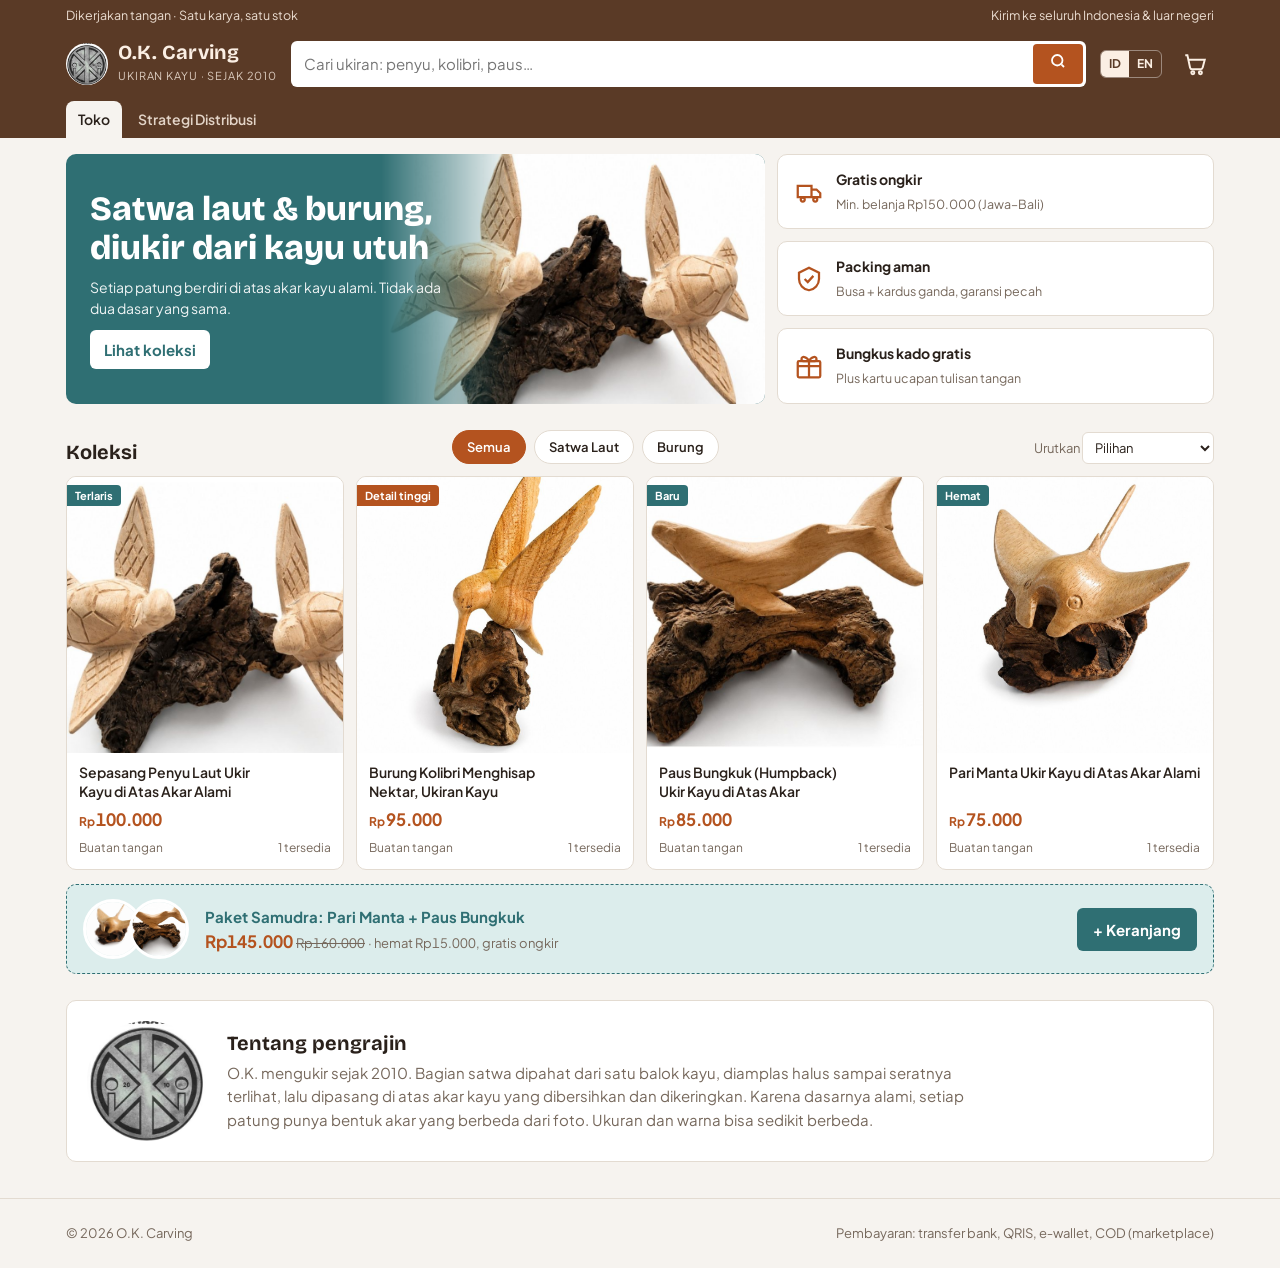
==== shop/index.html @ a605a51c "Add bilingual wood carving shop site with distribution strategy Co-Authored-By: Claude Opus 5.5 <nor" ====
<!doctype html>
<html lang="id">
<head>
<meta charset="utf-8">
<meta name="viewport" content="width=device-width, initial-scale=1, viewport-fit=cover">
<title>O.K. Ukiran Kayu</title>
<meta name="claude:viewport-fit-sides" content="cover">
<meta name="description" content="Ukiran kayu tangan di atas akar kayu alami: penyu, kolibri, paus, dan pari manta. Hand-carved wooden sculptures on natural driftwood.">
<link rel="preconnect" href="https://fonts.googleapis.com">
<link rel="preconnect" href="https://fonts.gstatic.com" crossorigin>
<link rel="stylesheet" href="https://fonts.googleapis.com/css2?family=Bricolage+Grotesque:opsz,wght@12..96,500;12..96,700;12..96,800&family=Plus+Jakarta+Sans:wght@400;500;600;700&display=swap">
<style>
/* Layout: marketplace storefront. Sticky search header, category chips, 2→4 column product grid,
   product sheet + cart drawer; a second view (#strategi) holds the distribution plan. */
:root{
  --bg:#f6f3ef; --surface:#ffffff; --sunk:#efe9e2; --line:#e3dbd1;
  --fg:#2a211b; --muted:#76685c;
  --accent:#b4531f; --accent-ink:#ffffff; --accent-soft:#f8e6da;
  --root:#5a3a26; --sea:#2f6f73; --sea-soft:#dcedec; --ok:#2f7a45;
  --shadow:0 1px 2px rgba(60,35,20,.06),0 6px 18px rgba(60,35,20,.06);
  --f-display:"Bricolage Grotesque","Segoe UI",system-ui,sans-serif;
  --f-body:"Plus Jakarta Sans","Segoe UI",system-ui,-apple-system,sans-serif;
  --r:10px;
}
@media (prefers-color-scheme:dark){:root:not([data-theme="light"]){
  --bg:#17120f; --surface:#211a16; --sunk:#2a221d; --line:#3a2f28;
  --fg:#f1e8df; --muted:#b3a395;
  --accent:#e2783c; --accent-ink:#1b0f08; --accent-soft:#3b2518;
  --root:#d9a77f; --sea:#7cc3c4; --sea-soft:#1d3233; --ok:#6cc387;
  --shadow:0 1px 2px rgba(0,0,0,.3),0 6px 18px rgba(0,0,0,.25); color-scheme:dark}}
:root[data-theme="dark"]{
  --bg:#17120f; --surface:#211a16; --sunk:#2a221d; --line:#3a2f28;
  --fg:#f1e8df; --muted:#b3a395;
  --accent:#e2783c; --accent-ink:#1b0f08; --accent-soft:#3b2518;
  --root:#d9a77f; --sea:#7cc3c4; --sea-soft:#1d3233; --ok:#6cc387;
  --shadow:0 1px 2px rgba(0,0,0,.3),0 6px 18px rgba(0,0,0,.25); color-scheme:dark}

*{box-sizing:border-box}
[hidden]{display:none!important}
html,body{background:var(--bg);color:var(--fg)}
body{font-family:var(--f-body);font-size:15px;line-height:1.55;margin:0}
h1,h2,h3{font-family:var(--f-display);text-wrap:balance;line-height:1.15;margin:0}
button{font:inherit;color:inherit;cursor:pointer}
:focus-visible{outline:2px solid var(--accent);outline-offset:2px}
.wrap{max-width:1180px;margin:0 auto;padding-left:max(16px,env(safe-area-inset-left,0px));padding-right:max(16px,env(safe-area-inset-right,0px))}
.num{font-variant-numeric:tabular-nums}
html[lang="id"] .l-en, html[lang="en"] .l-id{display:none!important}

/* header */
body::before{content:"";position:fixed;inset:0 0 auto;height:env(safe-area-inset-top,0px);z-index:10;background:var(--root)}
.top{position:sticky;top:env(safe-area-inset-top,0px);z-index:20;background:var(--root);color:#fbefe4}
.topbar{display:flex;justify-content:space-between;gap:12px;font-size:12.5px;padding-block:6px;opacity:.9;flex-wrap:wrap}
.topbar a{color:inherit}
.navrow{display:flex;align-items:center;gap:14px;padding-block:10px 14px}
.brand{display:flex;align-items:center;gap:10px;text-decoration:none;color:inherit;flex-shrink:0}
.brand img{width:42px;height:42px;border-radius:50%;object-fit:cover;background:#fff}
.brand b{font-family:var(--f-display);font-size:20px;letter-spacing:.01em;display:block;line-height:1}
.brand small{font-size:11px;opacity:.8;letter-spacing:.08em;text-transform:uppercase}
.search{flex:1;display:flex;min-width:0;background:#fff;border-radius:6px;padding:3px}
.search input{flex:1;min-width:0;border:0;outline:0;padding:8px 10px;font:inherit;color:#2a211b;background:transparent}
.search button{border:0;background:var(--accent);color:#fff;border-radius:4px;padding:0 16px;font-weight:600}
.iconbtn{position:relative;background:transparent;border:0;color:inherit;padding:6px;display:grid;place-items:center}
.iconbtn svg{width:26px;height:26px}
.badge{position:absolute;top:0;right:-2px;background:#fff;color:var(--accent);font-size:11px;font-weight:700;border-radius:10px;min-width:18px;padding:0 5px;line-height:18px;text-align:center}
.lang{display:flex;border:1px solid rgba(255,255,255,.4);border-radius:6px;overflow:hidden;flex-shrink:0}
.lang button{background:transparent;border:0;color:inherit;padding:4px 8px;font-size:12px;font-weight:700}
.lang button[aria-pressed="true"]{background:#fbefe4;color:var(--root)}
.tabs{display:flex;gap:4px;padding-bottom:0}
.tabs a{color:#fbefe4;text-decoration:none;font-weight:600;font-size:14px;padding:8px 12px;border-radius:8px 8px 0 0;opacity:.85}
.tabs a[aria-current="page"]{background:var(--bg);color:var(--fg);opacity:1}
@media (max-width:640px){.brand span{display:none}.search button{padding:0 10px}.topbar .hide-sm{display:none}}

/* hero */
.hero{display:grid;grid-template-columns:1.6fr 1fr;gap:12px;margin-top:16px}
.banner{position:relative;border-radius:var(--r);overflow:hidden;background:var(--sea);color:#fff;min-height:220px;display:flex}
.banner img{position:absolute;right:0;top:0;height:100%;width:55%;object-fit:cover;mask-image:linear-gradient(90deg,transparent,#000 35%)}
.banner .txt{position:relative;padding:24px;max-width:58%;display:flex;flex-direction:column;justify-content:center;gap:10px}
.banner h1{font-size:clamp(22px,3.2vw,34px);font-weight:800}
.banner p{margin:0;opacity:.92;font-size:14px}
.banner .cta{align-self:flex-start;background:#fff;color:var(--sea);border:0;border-radius:6px;padding:8px 14px;font-weight:700}
.promo{display:grid;gap:12px}
.promo div{background:var(--surface);border:1px solid var(--line);border-radius:var(--r);padding:14px 16px;display:flex;gap:12px;align-items:center}
.promo svg{width:30px;height:30px;color:var(--accent);flex-shrink:0}
.promo b{display:block;font-size:14px}
.promo span{font-size:12.5px;color:var(--muted)}
@media (max-width:820px){.hero{grid-template-columns:1fr}.promo{grid-template-columns:1fr 1fr 1fr}.promo div{flex-direction:column;align-items:flex-start;gap:6px}}
@media (max-width:520px){.promo{grid-template-columns:1fr}.promo div{flex-direction:row}.banner .txt{max-width:100%;background:linear-gradient(90deg,var(--sea) 60%,transparent)}.banner img{width:70%}}

/* chips + grid */
.sechead{display:flex;justify-content:space-between;align-items:end;gap:12px;margin:26px 0 12px;flex-wrap:wrap}
.sechead h2{font-size:20px}
.chips{display:flex;gap:8px;flex-wrap:wrap}
.chip{border:1px solid var(--line);background:var(--surface);border-radius:20px;padding:6px 14px;font-size:13px;font-weight:600}
.chip[aria-pressed="true"]{background:var(--accent);border-color:var(--accent);color:var(--accent-ink)}
select{font:inherit;font-size:13px;border:1px solid var(--line);background:var(--surface);color:var(--fg);border-radius:6px;padding:6px 8px}
.grid{display:grid;grid-template-columns:repeat(4,1fr);gap:12px}
@media (max-width:980px){.grid{grid-template-columns:repeat(3,1fr)}}
@media (max-width:700px){.grid{grid-template-columns:repeat(2,1fr);gap:8px}}
.card{background:var(--surface);border:1px solid var(--line);border-radius:var(--r);overflow:hidden;display:flex;flex-direction:column;text-align:left;padding:0;transition:transform .15s,box-shadow .15s}
.card:hover{transform:translateY(-2px);box-shadow:var(--shadow);border-color:var(--accent)}
.card .ph{aspect-ratio:1/1;background:#fff;position:relative;width:100%;max-width:100%}
.card .ph img{width:100%;height:100%;object-fit:cover}
.tag{position:absolute;left:0;top:8px;background:var(--accent);color:#fff;font-size:11px;font-weight:700;padding:2px 8px;border-radius:0 4px 4px 0}
.tag.sea{background:var(--sea)}
.card .body{padding:10px 12px 12px;display:flex;flex-direction:column;gap:6px;flex:1}
.card h3{font-family:var(--f-body);font-size:14px;font-weight:600;line-height:1.35;display:-webkit-box;-webkit-line-clamp:2;-webkit-box-orient:vertical;overflow:hidden;min-height:2.7em}
.price{color:var(--accent);font-weight:700;font-size:17px}
.price small{font-size:12px;margin-right:1px}
.meta{display:flex;justify-content:space-between;gap:6px;font-size:12px;color:var(--muted);margin-top:auto;flex-wrap:wrap}
.empty{grid-column:1/-1;text-align:center;color:var(--muted);padding:40px 0}

/* bundle + story */
.bundle{margin-top:14px;background:var(--sea-soft);border:1px dashed var(--sea);border-radius:var(--r);padding:14px 16px;display:flex;gap:16px;align-items:center;flex-wrap:wrap}
.bundle .imgs{display:flex}
.bundle .imgs img{width:60px;height:60px;border-radius:50%;object-fit:cover;border:3px solid var(--surface);background:#fff}
.bundle .imgs img+img{margin-left:-14px}
.bundle .t{flex:1;min-width:200px}
.bundle b{color:var(--sea)}
.btn{border:0;border-radius:6px;padding:10px 16px;font-weight:700;background:var(--accent);color:var(--accent-ink)}
.btn.ghost{background:var(--accent-soft);color:var(--accent);border:1px solid var(--accent)}
.btn.sea{background:var(--sea);color:var(--surface)}
.story{display:grid;grid-template-columns:120px 1fr;gap:20px;align-items:center;background:var(--surface);border:1px solid var(--line);border-radius:var(--r);padding:20px;margin-top:26px}
.story img{width:120px;height:120px;border-radius:50%;object-fit:cover;background:#fff}
.story p{margin:6px 0 0;color:var(--muted);max-width:68ch}
@media (max-width:560px){.story{grid-template-columns:1fr;text-align:left}.story img{width:80px;height:80px}}
footer{margin-top:36px;padding-block:24px;border-top:1px solid var(--line);color:var(--muted);font-size:13px}
footer .wrap{display:flex;justify-content:space-between;gap:12px;flex-wrap:wrap}

/* modal / drawer */
.scrim{position:fixed;inset:0;background:rgba(20,12,6,.55);z-index:40;display:flex;align-items:center;justify-content:center;padding:16px}
.sheet{background:var(--surface);border-radius:14px;max-width:920px;width:100%;max-height:calc(100% - 32px);overflow:auto;display:grid;grid-template-columns:1.1fr 1fr;position:relative}
.sheet .close{position:absolute;right:10px;top:10px;background:var(--sunk);border:0;border-radius:50%;width:34px;height:34px;font-size:18px;z-index:2}
.gal{padding:16px;display:flex;flex-direction:column;gap:10px;min-width:0}
.gal .main{aspect-ratio:1/1;background:#fff;border-radius:10px;overflow:hidden;max-width:100%}
.gal .main img{width:100%;height:100%;object-fit:contain}
.thumbs{display:flex;gap:8px;overflow-x:auto}
.thumbs button{border:2px solid transparent;padding:0;border-radius:8px;overflow:hidden;width:64px;height:64px;flex-shrink:0;background:#fff}
.thumbs button[aria-current="true"]{border-color:var(--accent)}
.thumbs img{width:100%;height:100%;object-fit:cover}
.info{padding:22px 20px 20px 4px;display:flex;flex-direction:column;gap:12px;min-width:0}
.info h2{font-size:22px;padding-right:36px}
.pricebox{background:var(--sunk);border-radius:8px;padding:12px 14px}
.pricebox .price{font-size:28px}
.specs{display:grid;grid-template-columns:auto 1fr;gap:6px 14px;font-size:13.5px;margin:0}
.specs dt{color:var(--muted)}
.specs dd{margin:0}
.qty{display:flex;align-items:center;gap:0;border:1px solid var(--line);border-radius:6px;width:max-content}
.qty button{background:transparent;border:0;width:34px;height:34px;font-size:18px}
.qty output{min-width:34px;text-align:center;font-weight:600}
.actions{display:flex;gap:10px;flex-wrap:wrap}
.actions .btn{flex:1;min-width:140px}
.desc{font-size:14px;color:var(--muted);margin:0}
@media (max-width:760px){.sheet{grid-template-columns:1fr}.info{padding:0 16px 20px}}

.drawer{position:fixed;top:0;right:0;bottom:0;width:min(420px,100%);background:var(--surface);z-index:50;display:flex;flex-direction:column;box-shadow:-10px 0 30px rgba(0,0,0,.2);padding-top:env(safe-area-inset-top,0px);padding-right:env(safe-area-inset-right,0px);padding-bottom:env(safe-area-inset-bottom,0px)}
.drawer header{display:flex;justify-content:space-between;align-items:center;padding:16px;border-bottom:1px solid var(--line)}
.drawer header h2{font-size:18px}
.lines{flex:1;overflow:auto;padding:8px 16px;display:flex;flex-direction:column;gap:12px}
.line{display:grid;grid-template-columns:64px 1fr auto;gap:10px;align-items:center}
.line img{width:64px;height:64px;border-radius:8px;object-fit:cover;background:#fff}
.line .n{font-size:13.5px;font-weight:600}
.line .rm{background:none;border:0;color:var(--muted);font-size:12px;text-decoration:underline;padding:0}
.drawer .foot{border-top:1px solid var(--line);padding:16px;display:flex;flex-direction:column;gap:10px}
.row{display:flex;justify-content:space-between;font-size:14px}
.row.total{font-weight:700;font-size:17px}
.row.total span:last-child{color:var(--accent)}
.note{font-size:12px;color:var(--muted);margin:0}
.toast{position:fixed;left:50%;bottom:calc(24px + env(safe-area-inset-bottom,0px));transform:translateX(-50%);background:var(--fg);color:var(--bg);padding:10px 16px;border-radius:8px;font-size:14px;z-index:60}
textarea{width:100%;font:inherit;font-size:12.5px;border:1px solid var(--line);border-radius:6px;background:var(--sunk);color:var(--fg);padding:8px;resize:vertical}

/* strategy */
.strat h1{font-size:clamp(26px,4vw,40px);margin-top:22px}
.lede{color:var(--muted);max-width:70ch;margin:8px 0 0;font-size:16px}
.strat section{margin-top:30px}
.strat h2{font-size:22px;margin-bottom:12px}
.strat h3{font-size:16px;font-family:var(--f-body);font-weight:700}
.tbl{overflow-x:auto;background:var(--surface);border:1px solid var(--line);border-radius:var(--r)}
table{border-collapse:collapse;width:100%;font-size:14px;min-width:640px}
th,td{padding:10px 12px;text-align:left;border-bottom:1px solid var(--line);vertical-align:top}
th{font-size:12px;text-transform:uppercase;letter-spacing:.05em;color:var(--muted);background:var(--sunk)}
tr:last-child td{border-bottom:0}
td.r,th.r{text-align:right}
.cols{display:grid;grid-template-columns:repeat(auto-fit,minmax(240px,1fr));gap:12px}
.box{background:var(--surface);border:1px solid var(--line);border-radius:var(--r);padding:16px;display:flex;flex-direction:column;gap:8px;min-width:0}
.box p,.box ul{margin:0;font-size:14px;color:var(--muted)}
.box ul{padding-left:18px}
.phase{font-size:12px;font-weight:700;color:var(--sea);text-transform:uppercase;letter-spacing:.06em}
.bars{display:flex;flex-direction:column;gap:10px}
.bar{display:grid;grid-template-columns:170px 1fr 44px;gap:10px;align-items:center;font-size:13.5px}
.bar .track{background:var(--sunk);border-radius:4px;height:14px;overflow:hidden}
.bar .fill{height:100%;background:var(--accent);border-radius:4px}
.bar .fill.sea{background:var(--sea)}
.bar .fill.root{background:var(--root)}
@media (max-width:520px){.bar{grid-template-columns:110px 1fr 40px}}
.callout{background:var(--accent-soft);border-left:4px solid var(--accent);padding:12px 16px;border-radius:6px;font-size:14px}
@media (prefers-reduced-motion:reduce){*{transition:none!important}}
</style>

</head>
<body>
<div class="top">
  <div class="wrap topbar">
    <span><span class="l-id">Dikerjakan tangan · Satu karya, satu stok</span><span class="l-en">Handmade · One piece, one stock</span></span>
    <span class="hide-sm"><span class="l-id">Kirim ke seluruh Indonesia &amp; luar negeri</span><span class="l-en">Ships across Indonesia &amp; worldwide</span></span>
  </div>
  <div class="wrap navrow">
    <a class="brand" href="#toko" aria-label="O.K. Ukiran Kayu">
      <img src="img/logo.jpg" alt="Logo O.K.">
      <span><b>O.K. Carving</b><small class="l-id">Ukiran kayu · sejak 2010</small><small class="l-en">Wood carving · since 2010</small></span>
    </a>
    <form class="search" id="searchForm" role="search">
      <input id="q" type="search" autocomplete="off">
      <button type="submit" aria-label="Cari"><svg viewBox="0 0 24 24" width="18" height="18" fill="none" stroke="currentColor" stroke-width="2.4"><circle cx="11" cy="11" r="7"/><path d="m20 20-3.5-3.5"/></svg></button>
    </form>
    <div class="lang" role="group" aria-label="Language">
      <button id="lang-id" data-lang="id">ID</button><button id="lang-en" data-lang="en">EN</button>
    </div>
    <button class="iconbtn" id="cartBtn" aria-label="Keranjang">
      <svg viewBox="0 0 24 24" fill="none" stroke="currentColor" stroke-width="1.8"><path d="M3 4h2l2.4 11.2a2 2 0 0 0 2 1.6h7.7a2 2 0 0 0 2-1.5L21 8H6"/><circle cx="10" cy="20" r="1.4"/><circle cx="17" cy="20" r="1.4"/></svg>
      <span class="badge num" id="cartCount" hidden>0</span>
    </button>
  </div>
  <nav class="wrap tabs">
    <a href="#toko" id="tab-shop"><span class="l-id">Toko</span><span class="l-en">Shop</span></a>
    <a href="#strategi" id="tab-strat"><span class="l-id">Strategi Distribusi</span><span class="l-en">Distribution Strategy</span></a>
  </nav>
</div>

<!-- SHOP VIEW -->
<main id="view-shop" class="wrap">
  <div class="hero">
    <div class="banner">
      <img src="img/penyu-1.jpg" alt="">
      <div class="txt">
        <h1><span class="l-id">Satwa laut &amp; burung, diukir dari kayu utuh</span><span class="l-en">Sea life &amp; birds, carved from solid wood</span></h1>
        <p><span class="l-id">Setiap patung berdiri di atas akar kayu alami. Tidak ada dua dasar yang sama.</span><span class="l-en">Every sculpture stands on a natural root base. No two bases are alike.</span></p>
        <button class="cta" data-go="grid"><span class="l-id">Lihat koleksi</span><span class="l-en">See the collection</span></button>
      </div>
    </div>
    <div class="promo">
      <div><svg viewBox="0 0 24 24" fill="none" stroke="currentColor" stroke-width="1.8"><path d="M3 7h11v9H3zM14 10h4l3 3v3h-7"/><circle cx="7" cy="18" r="1.6"/><circle cx="17" cy="18" r="1.6"/></svg>
        <p style="margin:0"><b class="l-id">Gratis ongkir</b><b class="l-en">Free shipping</b><span class="l-id">Min. belanja Rp150.000 (Jawa–Bali)</span><span class="l-en">Orders from Rp150,000 (Java–Bali)</span></p></div>
      <div><svg viewBox="0 0 24 24" fill="none" stroke="currentColor" stroke-width="1.8"><path d="M12 3 4 7v5c0 4.5 3.4 8.3 8 9 4.6-.7 8-4.5 8-9V7z"/><path d="m8.5 12 2.5 2.5 4.5-5"/></svg>
        <p style="margin:0"><b class="l-id">Packing aman</b><b class="l-en">Safe packing</b><span class="l-id">Busa + kardus ganda, garansi pecah</span><span class="l-en">Foam + double box, breakage covered</span></p></div>
      <div><svg viewBox="0 0 24 24" fill="none" stroke="currentColor" stroke-width="1.8"><rect x="3" y="8" width="18" height="13" rx="1"/><path d="M12 8v13M3 12h18M12 8c-2-4-6-4-6-1.5S10 8 12 8c2 0 6 1 6-1.5S14 4 12 8"/></svg>
        <p style="margin:0"><b class="l-id">Bungkus kado gratis</b><b class="l-en">Free gift wrap</b><span class="l-id">Plus kartu ucapan tulisan tangan</span><span class="l-en">Plus a handwritten card</span></p></div>
    </div>
  </div>

  <div class="sechead" id="grid-head">
    <h2><span class="l-id">Koleksi</span><span class="l-en">Collection</span></h2>
    <div class="chips" id="chips"></div>
    <label><span class="l-id" style="font-size:13px;color:var(--muted)">Urutkan </span><span class="l-en" style="font-size:13px;color:var(--muted)">Sort </span>
      <select id="sort"><option value="pop"></option><option value="lo"></option><option value="hi"></option></select></label>
  </div>
  <div class="grid" id="grid"></div>

  <div class="bundle">
    <div class="imgs"><img src="img/manta-1.jpg" alt=""><img src="img/paus-2.jpg" alt=""></div>
    <div class="t"><b class="l-id">Paket Samudra: Pari Manta + Paus Bungkuk</b><b class="l-en">Ocean Set: Manta Ray + Humpback Whale</b>
      <div class="num"><span class="price">Rp145.000</span> <s style="color:var(--muted);font-size:13px">Rp160.000</s> <span style="font-size:13px;color:var(--muted)" class="l-id">· hemat Rp15.000, gratis ongkir</span><span style="font-size:13px;color:var(--muted)" class="l-en">· save Rp15,000, free shipping</span></div></div>
    <button class="btn sea" id="addBundle"><span class="l-id">+ Keranjang</span><span class="l-en">+ Add to cart</span></button>
  </div>

  <div class="story">
    <img src="img/logo.jpg" alt="">
    <div>
      <h2 style="font-size:20px"><span class="l-id">Tentang pengrajin</span><span class="l-en">About the maker</span></h2>
      <p class="l-id">O.K. mengukir sejak 2010. Bagian satwa dipahat dari satu balok kayu, diamplas halus sampai seratnya terlihat, lalu dipasang di atas akar kayu yang dibersihkan dan dikeringkan. Karena dasarnya alami, setiap patung punya bentuk akar yang berbeda dari foto. Ukuran dan warna bisa sedikit berbeda.</p>
      <p class="l-en">O.K. has been carving since 2010. Each animal is carved from a single block, sanded until the grain shows, then mounted on a cleaned, dried natural root. Because the bases are natural, the root on your piece will differ from the photo. Size and tone may vary slightly.</p>
    </div>
  </div>
</main>

<!-- STRATEGY VIEW -->
<main id="view-strat" class="wrap strat" hidden>
  <h1><span class="l-id">Strategi Distribusi Pasar</span><span class="l-en">Market Distribution Strategy</span></h1>
  <p class="lede l-id">Rencana 6 bulan untuk menjual ukiran O.K. di kisaran Rp75.000–Rp100.000: harga berdasarkan tingkat kesulitan, kanal online untuk volume, kanal offline di kota wisata bahari untuk pembeli yang paling cocok.</p>
  <p class="lede l-en">A 6‑month plan to sell O.K. carvings in the Rp75,000–Rp100,000 range: prices set by carving difficulty, online channels for volume, and offline channels in marine‑tourism towns for the best‑fit buyers.</p>

  <section>
    <h2><span class="l-id">1. Penetapan harga</span><span class="l-en">1. Pricing</span></h2>
    <div class="tbl"><table>
      <thead><tr><th><span class="l-id">Karya</span><span class="l-en">Piece</span></th><th><span class="l-id">Alasan nilai</span><span class="l-en">Why it's worth it</span></th><th class="r"><span class="l-id">Harga eceran</span><span class="l-en">Retail</span></th><th class="r"><span class="l-id">Harga titip / grosir</span><span class="l-en">Consignment / wholesale</span></th></tr></thead>
      <tbody id="priceRows"></tbody>
    </table></div>
    <p class="note" style="margin-top:8px"><span class="l-id">Harga titip = eceran − 25% komisi toko. Harga eceran dibuat sama di semua kanal supaya pembeli tidak membandingkan dan menunggu diskon.</span><span class="l-en">Consignment = retail − 25% store commission. Retail stays the same on every channel so buyers don't wait for the cheapest one.</span></p>
  </section>

  <section>
    <h2><span class="l-id">2. Siapa pembelinya</span><span class="l-en">2. Who buys</span></h2>
    <div class="cols">
      <div class="box"><h3><span class="l-id">Penyelam &amp; pecinta laut</span><span class="l-en">Divers &amp; ocean lovers</span></h3><p class="l-id">Manta, penyu, dan paus adalah satwa yang mereka cari saat menyelam. Pembeli paling emosional, cocok untuk Penyu dan Manta.</p><p class="l-en">Mantas, turtles and whales are the animals they dive to see. Most emotional buyers; best fit for the Turtles and Manta.</p></div>
      <div class="box"><h3><span class="l-id">Wisatawan</span><span class="l-en">Tourists</span></h3><p class="l-id">Bali, Lombok, Labuan Bajo, Raja Ampat, Yogyakarta. Mencari oleh‑oleh yang ringan dan unik, bukan suvenir pabrikan.</p><p class="l-en">Bali, Lombok, Labuan Bajo, Raja Ampat, Yogyakarta. Want light, unique souvenirs, not factory-made ones.</p></div>
      <div class="box"><h3><span class="l-id">Pembeli kado (25–45 th)</span><span class="l-en">Gift buyers (25–45)</span></h3><p class="l-id">Ulang tahun, pindah rumah, kado kantor. Belanja di Shopee/TikTok, butuh bungkus kado dan pengiriman cepat.</p><p class="l-en">Birthdays, housewarmings, office gifts. Shop on marketplaces and TikTok; want gift wrap and fast delivery.</p></div>
      <div class="box"><h3><span class="l-id">Pembeli korporat &amp; hotel</span><span class="l-en">Corporate &amp; hotels</span></h3><p class="l-id">Dekorasi kamar resort, hadiah klien, cendera mata acara. Pesanan 10–50 pcs dengan harga grosir.</p><p class="l-en">Resort room decor, client gifts, event souvenirs. Orders of 10–50 pcs at wholesale price.</p></div>
    </div>
  </section>

  <section>
    <h2><span class="l-id">3. Kanal distribusi dan target porsi penjualan</span><span class="l-en">3. Channels and target sales share</span></h2>
    <div class="bars" id="bars"></div>
    <p class="note" style="margin-top:8px"><span class="l-id">Target porsi pada bulan ke‑6. Oranye = online, toska = offline/titip, coklat = B2B.</span><span class="l-en">Target share by month 6. Orange = online, teal = offline/consignment, brown = B2B.</span></p>
  </section>

  <section>
    <h2><span class="l-id">4. Tahapan 6 bulan</span><span class="l-en">4. Six-month rollout</span></h2>
    <div class="cols">
      <div class="box"><span class="phase"><span class="l-id">Bulan 1–2 · Online</span><span class="l-en">Months 1–2 · Online</span></span>
        <h3><span class="l-id">Buka etalase</span><span class="l-en">Open storefronts</span></h3>
        <ul class="l-id"><li>Toko di Shopee, Tokopedia &amp; TikTok Shop dengan foto latar putih yang sama</li><li>Katalog WhatsApp Business + website ini sebagai etalase utama</li><li>Video proses ukir 15–30 detik, 3× seminggu</li><li>Gratis ongkir lewat program marketplace</li></ul>
        <ul class="l-en"><li>Shopee, Tokopedia &amp; TikTok Shop stores with the same white-background photos</li><li>WhatsApp Business catalog + this website as the main storefront</li><li>15–30 s carving-process videos, 3× a week</li><li>Free shipping via marketplace programs</li></ul></div>
      <div class="box"><span class="phase"><span class="l-id">Bulan 3–4 · Offline</span><span class="l-en">Months 3–4 · Offline</span></span>
        <h3><span class="l-id">Titip jual di kota bahari</span><span class="l-en">Consign in marine towns</span></h3>
        <ul class="l-id"><li>Dive center &amp; dive shop di Bali, Gili, Labuan Bajo: 3–5 pcs per toko</li><li>Toko oleh‑oleh, kafe, dan galeri kerajinan</li><li>Stand di pasar kreatif / bazar akhir pekan</li><li>Kartu QR di setiap patung yang menuju website</li></ul>
        <ul class="l-en"><li>Dive centers &amp; dive shops in Bali, Gili, Labuan Bajo: 3–5 pcs each</li><li>Souvenir shops, cafés and craft galleries</li><li>Stalls at weekend creative markets</li><li>A QR card on every piece linking to this site</li></ul></div>
      <div class="box"><span class="phase"><span class="l-id">Bulan 5–6 · B2B &amp; ekspor</span><span class="l-en">Months 5–6 · B2B &amp; export</span></span>
        <h3><span class="l-id">Pesanan besar</span><span class="l-en">Bulk &amp; overseas</span></h3>
        <ul class="l-id"><li>Tawarkan ke hotel/resort dan EO: paket 10+ pcs, logo bisa diukir di dasar</li><li>Souvenir pernikahan versi mini</li><li>Toko internasional (Etsy / Instagram DM) dengan harga dalam USD</li></ul>
        <ul class="l-en"><li>Pitch hotels, resorts and event organizers: 10+ pc packs, logo carved on the base</li><li>Mini versions as wedding favors</li><li>International shop (Etsy / Instagram DM) priced in USD</li></ul></div>
    </div>
  </section>

  <section>
    <h2><span class="l-id">5. Pengiriman &amp; kemasan</span><span class="l-en">5. Shipping &amp; packaging</span></h2>
    <div class="cols">
      <div class="box"><h3><span class="l-id">Kemasan</span><span class="l-en">Packing</span></h3><p class="l-id">Sayap, ekor, dan paruh adalah bagian paling rapuh. Bungkus dengan busa, isi rongga, kardus ganda, stiker "Fragile". Foto paket sebelum dikirim sebagai bukti.</p><p class="l-en">Wings, tails and beaks break first. Wrap them in foam, fill gaps, double-box, add a "Fragile" sticker. Photograph each parcel before handing it over.</p></div>
      <div class="box"><h3><span class="l-id">Kurir</span><span class="l-en">Couriers</span></h3><p class="l-id">JNE / J&amp;T / SiCepat untuk reguler, GoSend / Grab untuk instan dalam kota. Selalu pakai asuransi untuk pesanan di atas Rp100.000.</p><p class="l-en">JNE / J&amp;T / SiCepat for regular, GoSend / Grab for same-city instant. Always insure orders above Rp100,000.</p></div>
      <div class="box"><h3><span class="l-id">Stok</span><span class="l-en">Stock</span></h3><p class="l-id">Karena setiap karya unik, tandai "1 tersedia". Setelah terjual, unggah karya baru dengan foto baru dan buka pre‑order 7–14 hari.</p><p class="l-en">Each piece is unique, so list it as "1 available". Once sold, upload the next piece with new photos and offer a 7–14 day pre-order.</p></div>
    </div>
  </section>

  <section>
    <h2><span class="l-id">6. Angka yang dipantau</span><span class="l-en">6. Numbers to watch</span></h2>
    <div class="tbl"><table>
      <thead><tr><th><span class="l-id">Indikator</span><span class="l-en">Metric</span></th><th class="r"><span class="l-id">Target bulan 3</span><span class="l-en">Month 3 target</span></th><th class="r"><span class="l-id">Target bulan 6</span><span class="l-en">Month 6 target</span></th></tr></thead>
      <tbody class="num">
        <tr><td><span class="l-id">Karya terjual per bulan</span><span class="l-en">Pieces sold per month</span></td><td class="r">15</td><td class="r">40</td></tr>
        <tr><td><span class="l-id">Omzet per bulan (rata‑rata Rp88.000/pcs)</span><span class="l-en">Monthly revenue (avg Rp88,000/pc)</span></td><td class="r">Rp1.320.000</td><td class="r">Rp3.520.000</td></tr>
        <tr><td><span class="l-id">Toko titip aktif</span><span class="l-en">Active consignment stores</span></td><td class="r">3</td><td class="r">8</td></tr>
        <tr><td><span class="l-id">Pembeli ulang</span><span class="l-en">Repeat buyers</span></td><td class="r">10%</td><td class="r">20%</td></tr>
        <tr><td><span class="l-id">Rasio rusak saat kirim</span><span class="l-en">Damaged-in-transit rate</span></td><td class="r">&lt; 3%</td><td class="r">&lt; 1%</td></tr>
      </tbody>
    </table></div>
  </section>

  <section>
    <div class="callout"><span class="l-id"><b>Langkah pertama minggu ini:</b> foto ulang setiap karya dari 4 sudut, unggah ke Shopee &amp; TikTok Shop dengan harga di atas, lalu hubungi 3 dive center terdekat untuk menawarkan titip jual.</span><span class="l-en"><b>First step this week:</b> reshoot every piece from 4 angles, list them on Shopee &amp; TikTok Shop at the prices above, then contact the 3 nearest dive centers about consignment.</span></div>
  </section>
</main>

<footer><div class="wrap">
  <span>© 2026 O.K. Carving</span>
  <span><span class="l-id">Pembayaran: transfer bank, QRIS, e‑wallet, COD (marketplace)</span><span class="l-en">Payment: bank transfer, QRIS, e‑wallet, COD (marketplaces)</span></span>
</div></footer>

<!-- product sheet -->
<div class="scrim" id="pScrim" hidden>
  <div class="sheet" role="dialog" aria-modal="true" aria-labelledby="pTitle">
    <button class="close" id="pClose" aria-label="Tutup">×</button>
    <div class="gal"><div class="main"><img id="pMain" alt=""></div><div class="thumbs" id="pThumbs"></div></div>
    <div class="info">
      <h2 id="pTitle"></h2>
      <div class="pricebox num"><span class="price" id="pPrice"></span></div>
      <dl class="specs" id="pSpecs"></dl>
      <p class="desc" id="pDesc"></p>
      <div style="display:flex;align-items:center;gap:12px"><span style="font-size:13px;color:var(--muted)"><span class="l-id">Jumlah</span><span class="l-en">Quantity</span></span>
        <div class="qty"><button id="qMinus" aria-label="-">−</button><output id="qVal" class="num">1</output><button id="qPlus" aria-label="+">+</button></div></div>
      <div class="actions">
        <button class="btn ghost" id="pAdd"><span class="l-id">+ Keranjang</span><span class="l-en">+ Add to cart</span></button>
        <button class="btn" id="pBuy"><span class="l-id">Beli sekarang</span><span class="l-en">Buy now</span></button>
      </div>
    </div>
  </div>
</div>

<!-- cart drawer -->
<div class="scrim" id="cScrim" hidden style="justify-content:flex-end;padding:0"></div>
<aside class="drawer" id="cart" hidden aria-labelledby="cTitle">
  <header><h2 id="cTitle"><span class="l-id">Keranjang</span><span class="l-en">Cart</span></h2><button class="iconbtn" id="cClose" aria-label="Tutup" style="font-size:22px">×</button></header>
  <div class="lines" id="lines"></div>
  <div class="foot">
    <div class="row num"><span class="l-id">Subtotal</span><span class="l-en">Subtotal</span><span id="sub"></span></div>
    <div class="row num"><span class="l-id">Ongkir (estimasi)</span><span class="l-en">Shipping (estimate)</span><span id="ship"></span></div>
    <div class="row total num"><span>Total</span><span id="tot"></span></div>
    <label for="addr" class="note"><span class="l-id">Nama, alamat &amp; kota tujuan</span><span class="l-en">Name, address &amp; city</span></label>
    <textarea id="addr" rows="2"></textarea>
    <button class="btn" id="checkout"><span class="l-id">Pesan via WhatsApp</span><span class="l-en">Order via WhatsApp</span></button>
    <button class="btn ghost" id="copyOrder"><span class="l-id">Salin rincian pesanan</span><span class="l-en">Copy order details</span></button>
    <p class="note"><span class="l-id">Pesanan dikonfirmasi oleh penjual lewat chat. Ongkir final mengikuti kurir.</span><span class="l-en">The seller confirms your order by chat. Final shipping follows the courier rate.</span></p>
  </div>
</aside>
<div class="toast" id="toast" hidden></div>

<script>
// ---- Config: put the shop's WhatsApp number here (country code, no +), e.g. "6281234567890"
const WA_NUMBER = "";

const P = [
  {id:"penyu", price:100000, cat:"sea", tag:{id:"Terlaris",en:"Top pick"}, imgs:["penyu-1.jpg","penyu-2.jpg"],
   name:{id:"Sepasang Penyu Laut Ukir Kayu di Atas Akar Alami",en:"Pair of Sea Turtles, Hand-Carved on Natural Root"},
   size:{id:"± 30 × 18 × 20 cm",en:"approx. 30 × 18 × 20 cm"},
   why:{id:"Dua figur, pola sisik cangkang &amp; sirip diukir satu per satu",en:"Two figures, every shell plate and flipper scale cut by hand"},
   desc:{id:"Dua penyu berenang mengelilingi akar kayu gelap. Pola sisik cangkang dan garis silang pada sirip diukir manual. Cocok untuk ruang tamu atau kado pasangan.",en:"Two turtles swim around a dark driftwood root. Shell plates and the cross-hatching on the flippers are cut by hand. Suits a living room or a gift for a couple."}},
  {id:"kolibri", price:95000, cat:"bird", tag:{id:"Detail tinggi",en:"Fine detail"}, imgs:["kolibri-1.jpg","kolibri-2.jpg","kolibri-3.jpg"],
   name:{id:"Burung Kolibri Menghisap Nektar, Ukiran Kayu",en:"Hummingbird Sipping Nectar, Wood Carving"},
   size:{id:"± 15 × 12 × 25 cm",en:"approx. 15 × 12 × 25 cm"},
   why:{id:"Sayap tipis dengan bulu bergaris, paruh panjang rawan patah",en:"Thin wings with grooved feathers; long, delicate beak"},
   desc:{id:"Kolibri dengan sayap terbuka tinggi dan paruh menyentuh akar kayu. Setiap helai bulu sayap digurat manual. Karya paling tinggi di koleksi ini.",en:"A hummingbird with raised wings, beak touching the root. Each wing feather is grooved by hand. The tallest piece in the collection."}},
  {id:"paus", price:85000, cat:"sea", tag:{id:"Baru",en:"New"}, imgs:["paus-2.jpg","paus-1.jpg"],
   name:{id:"Paus Bungkuk (Humpback) Ukir Kayu di Atas Akar",en:"Humpback Whale Wood Carving on Root Base"},
   size:{id:"± 28 × 12 × 15 cm",en:"approx. 28 × 12 × 15 cm"},
   why:{id:"Bentuk tubuh melengkung halus, sirip dada panjang",en:"Smooth curved body, long pectoral fins"},
   desc:{id:"Paus bungkuk melengkung seperti sedang menyelam, dengan sirip dada panjang khasnya. Permukaan diamplas halus sehingga serat kayu tampak jelas.",en:"A humpback arched mid-dive, with its long pectoral fins. Sanded smooth so the wood grain shows clearly."}},
  {id:"manta", price:75000, cat:"sea", tag:{id:"Hemat",en:"Best value"}, imgs:["manta-1.jpg","manta-2.jpg","manta-3.jpg"],
   name:{id:"Pari Manta Ukir Kayu di Atas Akar Alami",en:"Manta Ray Wood Carving on Natural Root"},
   size:{id:"± 20 × 15 × 12 cm",en:"approx. 20 × 15 × 12 cm"},
   why:{id:"Satu figur, bentuk sederhana dan kokoh",en:"Single figure, simple sturdy form"},
   desc:{id:"Pari manta dengan sayap lebar dan ekor panjang, seolah meluncur di atas karang. Ukuran ringkas, pas untuk meja kerja atau rak buku.",en:"A manta with broad wings and a long tail, gliding over a reef-like root. Compact enough for a desk or bookshelf."}}
];
const BUNDLE = {id:"bundle", price:145000, imgs:["manta-1.jpg"], name:{id:"Paket Samudra: Pari Manta + Paus Bungkuk",en:"Ocean Set: Manta Ray + Humpback Whale"}};
const CATS = [{id:"all",l:{id:"Semua",en:"All"}},{id:"sea",l:{id:"Satwa Laut",en:"Sea Life"}},{id:"bird",l:{id:"Burung",en:"Birds"}}];
const T = {
  id:{search:"Cari ukiran: penyu, kolibri, paus…", pop:"Pilihan", lo:"Harga terendah", hi:"Harga tertinggi", stock:"1 tersedia", hand:"Buatan tangan",
      size:"Ukuran", wood:"Bahan", woodv:"Kayu utuh + akar kayu alami", stockl:"Stok", stockv:"1 (karya unik)", ship:"Dikirim", shipv:"1–2 hari kerja",
      added:"Ditambahkan ke keranjang", empty:"Keranjang masih kosong.", none:"Tidak ada ukiran yang cocok.", remove:"Hapus", free:"Gratis",
      copied:"Rincian pesanan disalin", copyfail:"Salin manual dari kolom di bawah", hello:"Halo O.K. Carving, saya mau pesan:", addrl:"Kirim ke:", why:"Nilai"},
  en:{search:"Search carvings: turtle, hummingbird, whale…", pop:"Featured", lo:"Price: low to high", hi:"Price: high to low", stock:"1 available", hand:"Handmade",
      size:"Size", wood:"Material", woodv:"Solid wood + natural root base", stockl:"Stock", stockv:"1 (one of a kind)", ship:"Ships in", shipv:"1–2 working days",
      added:"Added to cart", empty:"Your cart is empty.", none:"No carvings match.", remove:"Remove", free:"Free",
      copied:"Order details copied", copyfail:"Copy it manually from the box below", hello:"Hi O.K. Carving, I'd like to order:", addrl:"Ship to:", why:"Value"}
};
const $ = s => document.querySelector(s);
const store = {get(k,d){try{const v=localStorage.getItem(k);return v?JSON.parse(v):d}catch(e){return d}}, set(k,v){try{localStorage.setItem(k,JSON.stringify(v))}catch(e){}}};
let lang = store.get("ok-lang", "id");
let cat = "all", cart = store.get("ok-cart", {}), cur = null, qty = 1;
const rp = n => "Rp" + n.toLocaleString(lang==="id"?"id-ID":"en-US");
const all = () => [...P, BUNDLE];
const byId = id => all().find(p=>p.id===id);

function setLang(l){
  lang=l; store.set("ok-lang",l); document.documentElement.lang=l;
  $("#lang-id").setAttribute("aria-pressed",l==="id"); $("#lang-en").setAttribute("aria-pressed",l==="en");
  $("#q").placeholder=T[l].search;
  ["pop","lo","hi"].forEach((k,i)=>$("#sort").options[i].text=T[l][k]);
  renderChips(); renderGrid(); renderCart(); renderStrategy(); if(cur) openP(cur.id,true);
}
function renderChips(){
  $("#chips").innerHTML = CATS.map(c=>`<button class="chip" data-cat="${c.id}" aria-pressed="${c.id===cat}">${c.l[lang]}</button>`).join("");
}
function renderGrid(){
  const q=$("#q").value.trim().toLowerCase();
  let list=P.filter(p=>(cat==="all"||p.cat===cat) && (!q || (p.name.id+" "+p.name.en).toLowerCase().includes(q)));
  const s=$("#sort").value; if(s==="lo") list=[...list].sort((a,b)=>a.price-b.price); if(s==="hi") list=[...list].sort((a,b)=>b.price-a.price);
  $("#grid").innerHTML = list.length ? list.map(p=>`
    <button class="card" data-open="${p.id}">
      <div class="ph"><img src="img/${p.imgs[0]}" alt="${p.name[lang]}" loading="lazy"><span class="tag ${p.cat==='sea'?'sea':''}">${p.tag[lang]}</span></div>
      <div class="body"><h3>${p.name[lang]}</h3><div class="price num"><small>Rp</small>${p.price.toLocaleString(lang==="id"?"id-ID":"en-US")}</div>
      <div class="meta"><span>${T[lang].hand}</span><span>${T[lang].stock}</span></div></div>
    </button>`).join("") : `<p class="empty">${T[lang].none}</p>`;
}
function openP(id,keep){
  cur=P.find(p=>p.id===id); if(!keep) qty=1;
  $("#pTitle").textContent=cur.name[lang]; $("#pPrice").textContent=rp(cur.price); $("#pDesc").innerHTML=cur.desc[lang];
  $("#pSpecs").innerHTML=[[T[lang].size,cur.size[lang]],[T[lang].wood,T[lang].woodv],[T[lang].why,cur.why[lang]],[T[lang].stockl,T[lang].stockv],[T[lang].ship,T[lang].shipv]].map(([a,b])=>`<dt>${a}</dt><dd>${b}</dd>`).join("");
  const show=i=>{$("#pMain").src="img/"+cur.imgs[i];$("#pMain").alt=cur.name[lang];[...$("#pThumbs").children].forEach((b,j)=>b.setAttribute("aria-current",i===j))};
  $("#pThumbs").innerHTML=cur.imgs.map((s,i)=>`<button data-i="${i}" aria-label="Foto ${i+1}"><img src="img/${s}" alt=""></button>`).join("");
  $("#pThumbs").onclick=e=>{const b=e.target.closest("button");if(b)show(+b.dataset.i)};
  show(0);
  $("#qVal").textContent=qty; $("#pScrim").hidden=false; if(!keep) $("#pClose").focus();
}
function closeP(){ $("#pScrim").hidden=true; cur=null; }
function add(id,n){ cart[id]=(cart[id]||0)+n; store.set("ok-cart",cart); renderCart(); toast(T[lang].added); }
function totals(){
  const sub=Object.entries(cart).reduce((s,[id,n])=>s+byId(id).price*n,0);
  const ship= sub===0?0 : (sub>=150000||cart.bundle)?0 : 18000;
  return {sub,ship,tot:sub+ship};
}
function renderCart(){
  const n=Object.values(cart).reduce((a,b)=>a+b,0); const b=$("#cartCount"); b.hidden=!n; b.textContent=n;
  const ids=Object.keys(cart);
  $("#lines").innerHTML = ids.length ? ids.map(id=>{const p=byId(id);return `
    <div class="line"><img src="img/${p.imgs[0]}" alt=""><div><div class="n">${p.name[lang]}</div>
    <div class="num" style="font-size:13px;color:var(--accent);font-weight:700">${rp(p.price)}</div>
    <button class="rm" data-rm="${id}">${T[lang].remove}</button></div>
    <div class="qty"><button data-dec="${id}" aria-label="-">−</button><output class="num">${cart[id]}</output><button data-inc="${id}" aria-label="+">+</button></div></div>`}).join("")
    : `<p class="note" style="padding:24px 0;text-align:center">${T[lang].empty}</p>`;
  const t=totals(); $("#sub").textContent=rp(t.sub); $("#ship").textContent=t.ship?rp(t.ship):T[lang].free; $("#tot").textContent=rp(t.tot);
  $("#checkout").disabled=$("#copyOrder").disabled=!ids.length;
}
function orderText(){
  const t=totals(); const lines=Object.entries(cart).map(([id,n])=>`- ${byId(id).name[lang]} × ${n} = ${rp(byId(id).price*n)}`);
  const a=$("#addr").value.trim();
  return [T[lang].hello,...lines,`Subtotal: ${rp(t.sub)}`,`Ongkir/Shipping: ${t.ship?rp(t.ship):T[lang].free}`,`Total: ${rp(t.tot)}`, a?`${T[lang].addrl} ${a}`:""].filter(Boolean).join("\n");
}
function openCart(){ $("#cScrim").hidden=false; $("#cart").hidden=false; $("#cClose").focus(); }
function closeCart(){ $("#cScrim").hidden=true; $("#cart").hidden=true; }
let tt; function toast(m){ const el=$("#toast"); el.textContent=m; el.hidden=false; clearTimeout(tt); tt=setTimeout(()=>el.hidden=true,1800); }

function renderStrategy(){
  const why={penyu:{id:"2 figur + pola sisik paling rumit · ±10 jam kerja",en:"2 figures + most intricate scale pattern · ~10 hrs work"},
             kolibri:{id:"Sayap tipis berbulu, risiko patah tinggi · ±8 jam",en:"Thin feathered wings, high breakage risk · ~8 hrs"},
             paus:{id:"Bentuk organik halus, ukuran besar · ±6 jam",en:"Smooth organic form, larger size · ~6 hrs"},
             manta:{id:"Bentuk sederhana, harga masuk untuk pembeli pertama · ±4 jam",en:"Simple form; entry price for first-time buyers · ~4 hrs"}};
  $("#priceRows").innerHTML=P.map(p=>`<tr><td><b>${p.name[lang].split(/,| di | on | Ukir| Wood| Hand/)[0]}</b></td><td>${why[p.id][lang]}</td><td class="r num"><b>${rp(p.price)}</b></td><td class="r num">${rp(Math.round(p.price*0.75/1000)*1000)}</td></tr>`).join("")
    + `<tr><td><b>${BUNDLE.name[lang].split(":")[0]}</b></td><td>${lang==="id"?"Mendorong pembelian 2 karya; ongkir ditanggung":"Encourages 2-piece orders; shipping included"}</td><td class="r num"><b>${rp(BUNDLE.price)}</b></td><td class="r num">—</td></tr>`;
  const ch=[["Shopee",25,""],["TikTok Shop",20,""],["Tokopedia",10,""],["WhatsApp + Website",10,""],["Instagram",5,""],
            [lang==="id"?"Titip dive center & oleh‑oleh":"Dive centers & souvenir shops",15,"sea"],[lang==="id"?"Bazar & pasar kreatif":"Markets & bazaars",5,"sea"],
            [lang==="id"?"Hotel, korporat, ekspor":"Hotels, corporate, export",10,"root"]];
  $("#bars").innerHTML=ch.map(([n,v,c])=>`<div class="bar"><span>${n}</span><div class="track"><div class="fill ${c}" style="width:${v*4}%"></div></div><span class="num" style="text-align:right">${v}%</span></div>`).join("");
}
function route(){
  const s=location.hash==="#strategi";
  $("#view-shop").hidden=s; $("#view-strat").hidden=!s;
  $("#tab-shop").setAttribute("aria-current",s?"false":"page"); $("#tab-strat").setAttribute("aria-current",s?"page":"false");
}

// events
document.addEventListener("click",e=>{
  const t=e.target.closest("[data-open],[data-cat],[data-rm],[data-inc],[data-dec],[data-lang],[data-go]"); if(!t) return;
  if(t.dataset.open) openP(t.dataset.open);
  if(t.dataset.cat){cat=t.dataset.cat;renderChips();renderGrid();}
  if(t.dataset.rm){delete cart[t.dataset.rm];store.set("ok-cart",cart);renderCart();}
  if(t.dataset.inc){cart[t.dataset.inc]++;store.set("ok-cart",cart);renderCart();}
  if(t.dataset.dec){const id=t.dataset.dec;if(--cart[id]<=0)delete cart[id];store.set("ok-cart",cart);renderCart();}
  if(t.dataset.lang) setLang(t.dataset.lang);
  if(t.dataset.go) $("#grid-head").scrollIntoView({behavior:"smooth"});
});
$("#searchForm").addEventListener("submit",e=>{e.preventDefault();if(location.hash==="#strategi")location.hash="#toko";renderGrid();$("#grid-head").scrollIntoView({behavior:"smooth"})});
$("#q").addEventListener("input",renderGrid);
$("#sort").addEventListener("change",renderGrid);
$("#pClose").onclick=closeP; $("#pScrim").onclick=e=>{if(e.target.id==="pScrim")closeP()};
$("#qMinus").onclick=()=>{qty=Math.max(1,qty-1);$("#qVal").textContent=qty};
$("#qPlus").onclick=()=>{qty=Math.min(5,qty+1);$("#qVal").textContent=qty};
$("#pAdd").onclick=()=>{add(cur.id,qty);closeP()};
$("#pBuy").onclick=()=>{add(cur.id,qty);closeP();openCart()};
$("#addBundle").onclick=()=>add("bundle",1);
$("#cartBtn").onclick=openCart; $("#cClose").onclick=closeCart; $("#cScrim").onclick=closeCart;
document.addEventListener("keydown",e=>{if(e.key==="Escape"){closeP();closeCart();}});
$("#checkout").onclick=()=>{
  const a=document.createElement("a"); a.href=`https://wa.me/${WA_NUMBER}?text=${encodeURIComponent(orderText())}`; a.target="_blank"; a.rel="noopener"; a.click();
};
$("#copyOrder").onclick=()=>{
  const txt=orderText();
  navigator.clipboard?.writeText(txt).then(()=>toast(T[lang].copied)).catch(()=>{$("#addr").value=txt;$("#addr").select();toast(T[lang].copyfail)})
    ?? ($("#addr").value=txt,$("#addr").select(),toast(T[lang].copyfail));
};
window.addEventListener("hashchange",route);
route(); setLang(lang);
</script>
</body>
</html>
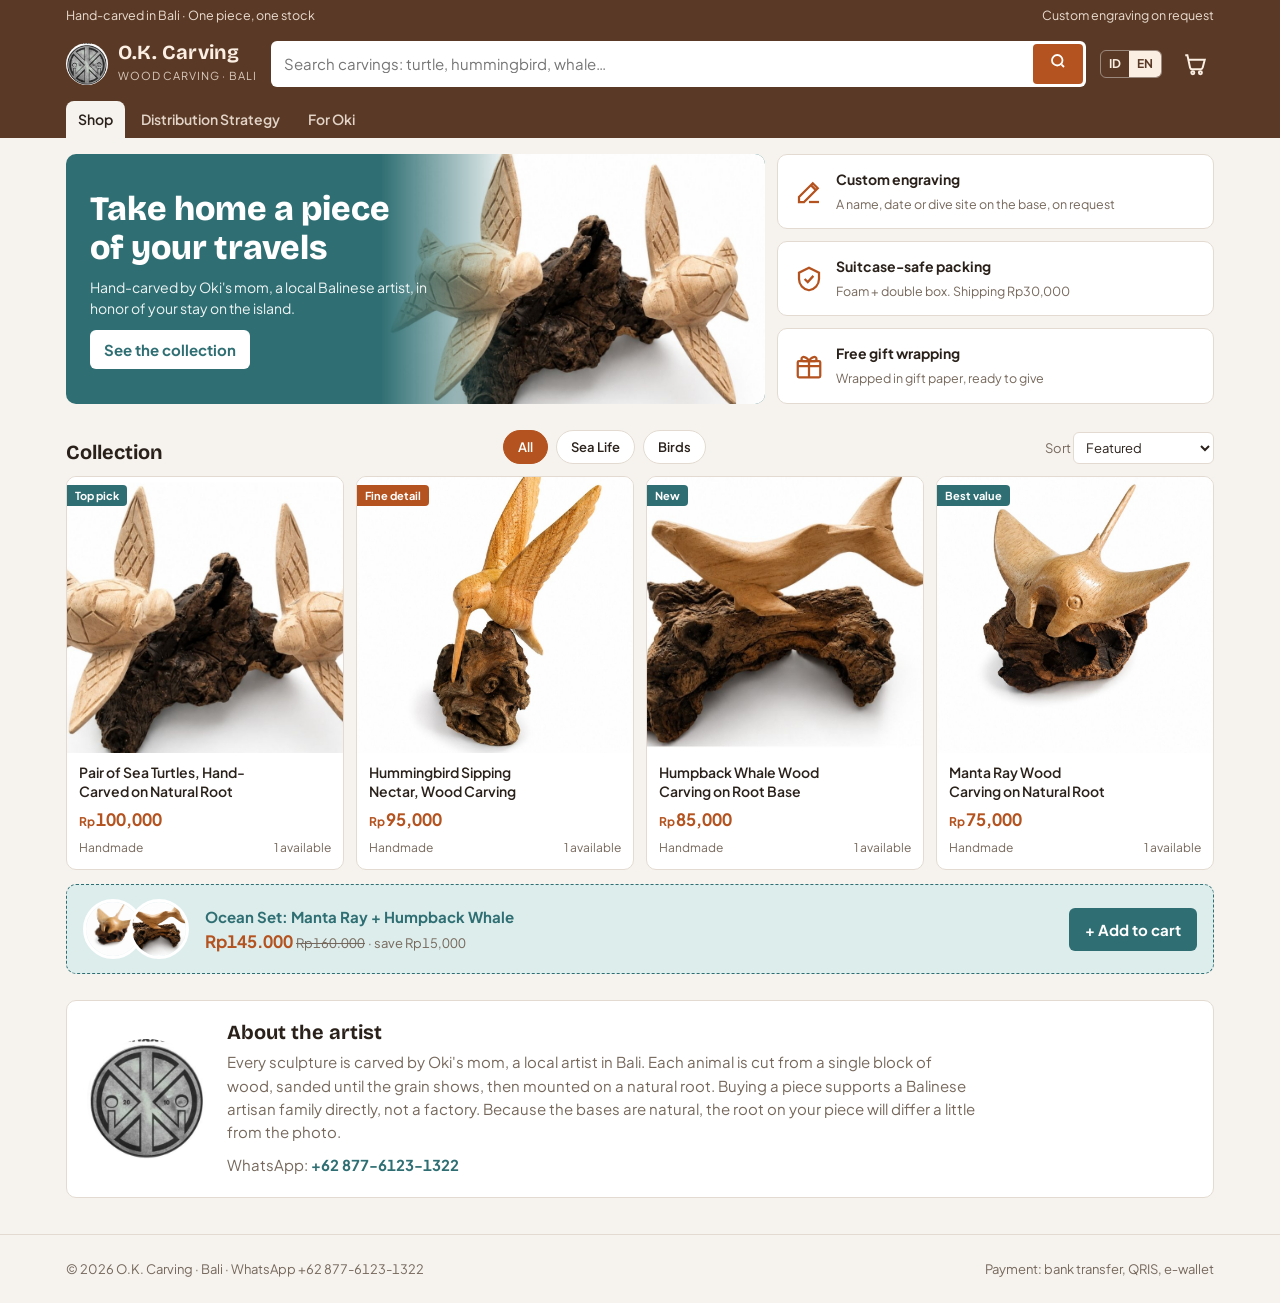
==== commit f315a481: "Shop v2: Oki's mom as artist, Rp30k shipping, engraving, Seth Godin tourist-niche strategy, For Oki " ====
--- a/shop/index.html
+++ b/shop/index.html
@@ -194,22 +194,47 @@
 @media (max-width:520px){.bar{grid-template-columns:110px 1fr 40px}}
 .callout{background:var(--accent-soft);border-left:4px solid var(--accent);padding:12px 16px;border-radius:6px;font-size:14px}
 @media (prefers-reduced-motion:reduce){*{transition:none!important}}
+
+/* v2 additions: eyebrow frames, niche table, guide */
+.frame{font-size:11.5px;font-weight:700;letter-spacing:.08em;text-transform:uppercase;color:var(--accent);display:block;margin-bottom:4px}
+.quote{font-family:var(--f-display);font-size:clamp(18px,2.4vw,24px);line-height:1.3;border-left:4px solid var(--sea);padding:6px 0 6px 16px;margin:14px 0 0;max-width:46ch}
+.persona{background:var(--surface);border:1px solid var(--line);border-radius:var(--r);padding:18px;display:grid;grid-template-columns:repeat(auto-fit,minmax(220px,1fr));gap:14px 22px}
+.persona div{min-width:0}
+.persona b{display:block;font-size:12px;text-transform:uppercase;letter-spacing:.06em;color:var(--muted);margin-bottom:2px}
+.persona p{margin:0;font-size:14.5px}
+.tabs{flex-wrap:wrap}
+.guide h1{font-size:clamp(26px,4vw,40px);margin-top:22px}
+.thanks{margin-top:18px;background:var(--sea);color:#fff;border-radius:14px;padding:24px;display:grid;grid-template-columns:96px 1fr;gap:20px;align-items:center}
+.thanks img{width:96px;height:96px;border-radius:50%;object-fit:cover;background:#fff}
+.thanks h2{font-size:clamp(22px,3vw,30px)}
+.thanks p{margin:8px 0 0;max-width:62ch;opacity:.95}
+@media (max-width:560px){.thanks{grid-template-columns:1fr}.thanks img{width:72px;height:72px}}
+.steps{list-style:none;padding:0;margin:0;display:flex;flex-direction:column;gap:12px;counter-reset:s}
+.steps>li{background:var(--surface);border:1px solid var(--line);border-radius:var(--r);padding:16px 16px 16px 60px;position:relative;counter-increment:s;min-width:0}
+.steps>li::before{content:counter(s);position:absolute;left:16px;top:14px;width:30px;height:30px;border-radius:50%;background:var(--accent);color:var(--accent-ink);font-weight:800;display:grid;place-items:center;font-family:var(--f-display)}
+.steps h3{font-size:16px;font-family:var(--f-body);font-weight:700;margin-bottom:4px}
+.steps p,.steps ul{margin:4px 0 0;font-size:14px;color:var(--muted)}
+.steps ul{padding-left:18px}
+.steps code,.kbd{font-family:ui-monospace,Menlo,Consolas,monospace;font-size:12.5px;background:var(--sunk);padding:1px 5px;border-radius:4px;color:var(--fg)}
+.prompt{margin-top:10px;background:var(--sunk);border:1px solid var(--line);border-radius:8px;position:relative}
+.prompt pre{margin:0;padding:12px 14px;white-space:pre-wrap;word-break:break-word;font-family:ui-monospace,Menlo,Consolas,monospace;font-size:12.5px;color:var(--fg);padding-right:76px}
+.prompt button{position:absolute;top:8px;right:8px;border:1px solid var(--line);background:var(--surface);border-radius:6px;font-size:12px;font-weight:600;padding:4px 10px}
+.wa{font-weight:700;color:var(--sea)}
 </style>
-
 </head>
 <body>
 <div class="top">
   <div class="wrap topbar">
-    <span><span class="l-id">Dikerjakan tangan · Satu karya, satu stok</span><span class="l-en">Handmade · One piece, one stock</span></span>
-    <span class="hide-sm"><span class="l-id">Kirim ke seluruh Indonesia &amp; luar negeri</span><span class="l-en">Ships across Indonesia &amp; worldwide</span></span>
+    <span><span class="l-id">Diukir tangan di Bali · Satu karya, satu stok</span><span class="l-en">Hand-carved in Bali · One piece, one stock</span></span>
+    <span class="hide-sm"><span class="l-id">Ukiran nama khusus atas permintaan</span><span class="l-en">Custom engraving on request</span></span>
   </div>
   <div class="wrap navrow">
-    <a class="brand" href="#toko" aria-label="O.K. Ukiran Kayu">
+    <a class="brand" href="#toko" aria-label="O.K. Carving">
       <img src="img/logo.jpg" alt="Logo O.K.">
-      <span><b>O.K. Carving</b><small class="l-id">Ukiran kayu · sejak 2010</small><small class="l-en">Wood carving · since 2010</small></span>
+      <span><b>O.K. Carving</b><small class="l-id">Ukiran kayu · Bali</small><small class="l-en">Wood carving · Bali</small></span>
     </a>
     <form class="search" id="searchForm" role="search">
-      <input id="q" type="search" autocomplete="off">
+      <input id="q" type="search" autocomplete="off" aria-label="Search">
       <button type="submit" aria-label="Cari"><svg viewBox="0 0 24 24" width="18" height="18" fill="none" stroke="currentColor" stroke-width="2.4"><circle cx="11" cy="11" r="7"/><path d="m20 20-3.5-3.5"/></svg></button>
     </form>
     <div class="lang" role="group" aria-label="Language">
@@ -221,29 +246,30 @@
     </button>
   </div>
   <nav class="wrap tabs">
-    <a href="#toko" id="tab-shop"><span class="l-id">Toko</span><span class="l-en">Shop</span></a>
-    <a href="#strategi" id="tab-strat"><span class="l-id">Strategi Distribusi</span><span class="l-en">Distribution Strategy</span></a>
+    <a href="#toko" id="tab-toko"><span class="l-id">Toko</span><span class="l-en">Shop</span></a>
+    <a href="#strategi" id="tab-strategi"><span class="l-id">Strategi Distribusi</span><span class="l-en">Distribution Strategy</span></a>
+    <a href="#untuk-oki" id="tab-untuk-oki"><span class="l-id">Untuk Oki</span><span class="l-en">For Oki</span></a>
   </nav>
 </div>
 
 <!-- SHOP VIEW -->
-<main id="view-shop" class="wrap">
+<main id="view-toko" class="wrap">
   <div class="hero">
     <div class="banner">
       <img src="img/penyu-1.jpg" alt="">
       <div class="txt">
-        <h1><span class="l-id">Satwa laut &amp; burung, diukir dari kayu utuh</span><span class="l-en">Sea life &amp; birds, carved from solid wood</span></h1>
-        <p><span class="l-id">Setiap patung berdiri di atas akar kayu alami. Tidak ada dua dasar yang sama.</span><span class="l-en">Every sculpture stands on a natural root base. No two bases are alike.</span></p>
+        <h1><span class="l-id">Bawa pulang sepotong perjalananmu</span><span class="l-en">Take home a piece of your travels</span></h1>
+        <p><span class="l-id">Diukir tangan oleh Ibu Oki, seniman lokal Bali, sebagai kenangan masa tinggalmu di pulau ini.</span><span class="l-en">Hand-carved by Oki's mom, a local Balinese artist, in honor of your stay on the island.</span></p>
         <button class="cta" data-go="grid"><span class="l-id">Lihat koleksi</span><span class="l-en">See the collection</span></button>
       </div>
     </div>
     <div class="promo">
-      <div><svg viewBox="0 0 24 24" fill="none" stroke="currentColor" stroke-width="1.8"><path d="M3 7h11v9H3zM14 10h4l3 3v3h-7"/><circle cx="7" cy="18" r="1.6"/><circle cx="17" cy="18" r="1.6"/></svg>
-        <p style="margin:0"><b class="l-id">Gratis ongkir</b><b class="l-en">Free shipping</b><span class="l-id">Min. belanja Rp150.000 (Jawa–Bali)</span><span class="l-en">Orders from Rp150,000 (Java–Bali)</span></p></div>
+      <div><svg viewBox="0 0 24 24" fill="none" stroke="currentColor" stroke-width="1.8"><path d="M4 20h4L19 9l-4-4L4 16z"/><path d="m13.5 6.5 4 4"/><path d="M12 20h8"/></svg>
+        <p style="margin:0"><b class="l-id">Ukiran nama khusus</b><b class="l-en">Custom engraving</b><span class="l-id">Nama, tanggal, atau lokasi diving di dasar kayu, atas permintaan</span><span class="l-en">A name, date or dive site on the base, on request</span></p></div>
       <div><svg viewBox="0 0 24 24" fill="none" stroke="currentColor" stroke-width="1.8"><path d="M12 3 4 7v5c0 4.5 3.4 8.3 8 9 4.6-.7 8-4.5 8-9V7z"/><path d="m8.5 12 2.5 2.5 4.5-5"/></svg>
-        <p style="margin:0"><b class="l-id">Packing aman</b><b class="l-en">Safe packing</b><span class="l-id">Busa + kardus ganda, garansi pecah</span><span class="l-en">Foam + double box, breakage covered</span></p></div>
+        <p style="margin:0"><b class="l-id">Aman dibawa di koper</b><b class="l-en">Suitcase-safe packing</b><span class="l-id">Busa + kardus ganda. Ongkir Rp30.000</span><span class="l-en">Foam + double box. Shipping Rp30,000</span></p></div>
       <div><svg viewBox="0 0 24 24" fill="none" stroke="currentColor" stroke-width="1.8"><rect x="3" y="8" width="18" height="13" rx="1"/><path d="M12 8v13M3 12h18M12 8c-2-4-6-4-6-1.5S10 8 12 8c2 0 6 1 6-1.5S14 4 12 8"/></svg>
-        <p style="margin:0"><b class="l-id">Bungkus kado gratis</b><b class="l-en">Free gift wrap</b><span class="l-id">Plus kartu ucapan tulisan tangan</span><span class="l-en">Plus a handwritten card</span></p></div>
+        <p style="margin:0"><b class="l-id">Bungkus kado gratis</b><b class="l-en">Free gift wrapping</b><span class="l-id">Dibungkus kertas kado, siap diberikan</span><span class="l-en">Wrapped in gift paper, ready to give</span></p></div>
     </div>
   </div>
 
@@ -258,100 +284,212 @@
   <div class="bundle">
     <div class="imgs"><img src="img/manta-1.jpg" alt=""><img src="img/paus-2.jpg" alt=""></div>
     <div class="t"><b class="l-id">Paket Samudra: Pari Manta + Paus Bungkuk</b><b class="l-en">Ocean Set: Manta Ray + Humpback Whale</b>
-      <div class="num"><span class="price">Rp145.000</span> <s style="color:var(--muted);font-size:13px">Rp160.000</s> <span style="font-size:13px;color:var(--muted)" class="l-id">· hemat Rp15.000, gratis ongkir</span><span style="font-size:13px;color:var(--muted)" class="l-en">· save Rp15,000, free shipping</span></div></div>
+      <div class="num"><span class="price">Rp145.000</span> <s style="color:var(--muted);font-size:13px">Rp160.000</s> <span style="font-size:13px;color:var(--muted)" class="l-id">· hemat Rp15.000</span><span style="font-size:13px;color:var(--muted)" class="l-en">· save Rp15,000</span></div></div>
     <button class="btn sea" id="addBundle"><span class="l-id">+ Keranjang</span><span class="l-en">+ Add to cart</span></button>
   </div>
 
   <div class="story">
     <img src="img/logo.jpg" alt="">
     <div>
-      <h2 style="font-size:20px"><span class="l-id">Tentang pengrajin</span><span class="l-en">About the maker</span></h2>
-      <p class="l-id">O.K. mengukir sejak 2010. Bagian satwa dipahat dari satu balok kayu, diamplas halus sampai seratnya terlihat, lalu dipasang di atas akar kayu yang dibersihkan dan dikeringkan. Karena dasarnya alami, setiap patung punya bentuk akar yang berbeda dari foto. Ukuran dan warna bisa sedikit berbeda.</p>
-      <p class="l-en">O.K. has been carving since 2010. Each animal is carved from a single block, sanded until the grain shows, then mounted on a cleaned, dried natural root. Because the bases are natural, the root on your piece will differ from the photo. Size and tone may vary slightly.</p>
+      <h2 style="font-size:20px"><span class="l-id">Tentang pengrajin</span><span class="l-en">About the artist</span></h2>
+      <p class="l-id">Setiap patung diukir oleh Ibu Oki, seniman lokal di Bali. Satwanya dipahat dari satu balok kayu, diamplas halus sampai seratnya terlihat, lalu dipasang di atas akar kayu alami. Membeli satu karya berarti mendukung langsung keluarga pengrajin Bali, bukan pabrik. Karena dasarnya alami, akar pada patungmu akan sedikit berbeda dari foto.</p>
+      <p class="l-en">Every sculpture is carved by Oki's mom, a local artist in Bali. Each animal is cut from a single block of wood, sanded until the grain shows, then mounted on a natural root. Buying a piece supports a Balinese artisan family directly, not a factory. Because the bases are natural, the root on your piece will differ a little from the photo.</p>
+      <p style="margin-top:10px">WhatsApp: <span class="wa num">+62 877-6123-1322</span></p>
     </div>
   </div>
 </main>
 
 <!-- STRATEGY VIEW -->
-<main id="view-strat" class="wrap strat" hidden>
+<main id="view-strategi" class="wrap strat" hidden>
   <h1><span class="l-id">Strategi Distribusi Pasar</span><span class="l-en">Market Distribution Strategy</span></h1>
-  <p class="lede l-id">Rencana 6 bulan untuk menjual ukiran O.K. di kisaran Rp75.000–Rp100.000: harga berdasarkan tingkat kesulitan, kanal online untuk volume, kanal offline di kota wisata bahari untuk pembeli yang paling cocok.</p>
-  <p class="lede l-en">A 6‑month plan to sell O.K. carvings in the Rp75,000–Rp100,000 range: prices set by carving difficulty, online channels for volume, and offline channels in marine‑tourism towns for the best‑fit buyers.</p>
-
-  <section>
-    <h2><span class="l-id">1. Penetapan harga</span><span class="l-en">1. Pricing</span></h2>
+  <p class="lede l-id">Dibangun dengan cara berpikir Seth Godin: jangan mencoba menjual ke semua orang. Pilih kelompok terkecil yang benar‑benar peduli, buat sesuatu yang layak mereka ceritakan, lalu biarkan cerita itu menyebar ke orang‑orang seperti mereka.</p>
+  <p class="lede l-en">Built on Seth Godin's way of thinking: don't try to sell to everyone. Pick the smallest group that truly cares, make something worth talking about, and let that story spread to people like them.</p>
+
+  <section>
+    <span class="frame"><span class="l-id">Siapa untuknya? Untuk apa?</span><span class="l-en">Who's it for? What's it for?</span></span>
+    <h2><span class="l-id">1. Audiens terkecil yang layak</span><span class="l-en">1. The smallest viable audience</span></h2>
+    <div class="persona">
+      <div><b><span class="l-id">Siapa</span><span class="l-en">Who</span></b><p class="l-id">Penyelam &amp; snorkeler yang baru saja berenang bersama pari manta di Nusa Penida atau penyu di Amed, Tulamben, atau Gili, dan sedang di 2–3 hari terakhir liburannya di Bali.</p><p class="l-en">Divers and snorkelers who just swam with manta rays at Nusa Penida or turtles at Amed, Tulamben or the Gilis, and are in the last 2–3 days of their Bali trip.</p></div>
+      <div><b><span class="l-id">Profil</span><span class="l-en">Profile</span></b><p class="l-id">Usia 25–45. Wisatawan dari Australia, Eropa, AS, dan wisatawan domestik dari Jakarta/Surabaya. Membelanjakan uang untuk pengalaman, bukan barang. Bepergian dengan koper ringan.</p><p class="l-en">Age 25–45. Travellers from Australia, Europe and the US, plus domestic visitors from Jakarta and Surabaya. Spend on experiences, not things. Travel light.</p></div>
+      <div><b><span class="l-id">Untuk apa</span><span class="l-en">What it's for</span></b><p class="l-id">Menyimpan momen "hari saat aku berenang dengan manta", dan punya benda untuk menceritakannya di rumah. Bukan dekorasi, tapi kenangan.</p><p class="l-en">To keep the moment of "the day I swam with a manta", and to have something at home that starts the story. Not decor: a memory.</p></div>
+      <div><b><span class="l-id">Ketegangan</span><span class="l-en">The tension</span></b><p class="l-id">Mereka tidak mau suvenir plastik buatan pabrik, tapi tidak tahu di mana menemukan karya asli dari seniman lokal.</p><p class="l-en">They don't want factory-made plastic souvenirs, but don't know where to find real work by a local artist.</p></div>
+    </div>
+    <p class="quote l-id">"Orang seperti kita membawa pulang cerita, bukan plastik."</p>
+    <p class="quote l-en">"People like us bring home stories, not plastic."</p>
+  </section>
+
+  <section>
+    <span class="frame">Purple Cow</span>
+    <h2><span class="l-id">2. Apa yang membuatnya layak diceritakan</span><span class="l-en">2. What makes it remarkable</span></h2>
+    <div class="cols">
+      <div class="box"><h3><span class="l-id">Satwa dari diving‑mu</span><span class="l-en">The animal from your dive</span></h3><p class="l-id">Manta untuk penyelam Manta Point, penyu untuk snorkeler Amed dan Gili, paus untuk pecinta laut. Satwanya sama dengan yang baru saja mereka lihat.</p><p class="l-en">A manta for Manta Point divers, turtles for Amed and Gili snorkelers, a whale for ocean lovers. The same animal they just saw.</p></div>
+      <div class="box"><h3><span class="l-id">Diukir namanya</span><span class="l-en">Engraved for them</span></h3><p class="l-id">Ukiran khusus di dasar: <i>"Nusa Penida · 12.08.2026"</i>. Hal ini mengubah suvenir menjadi benda pribadi yang tidak bisa dibeli orang lain.</p><p class="l-en">Custom engraving on the base: <i>"Nusa Penida · 12.08.2026"</i>. It turns a souvenir into a personal object nobody else can buy.</p></div>
+      <div class="box"><h3><span class="l-id">Wajah di balik karya</span><span class="l-en">A face behind the work</span></h3><p class="l-id">Kartu kecil di setiap paket: foto Ibu Oki sedang mengukir + "Diukir di Bali oleh Ibu Oki untuk mengenang masa tinggalmu." Pembeli membeli dari keluarga seniman, bukan dari toko.</p><p class="l-en">A small card in every parcel: a photo of Oki's mom carving + "Carved in Bali by Oki's mom in honor of your stay." Buyers buy from an artist's family, not a shop.</p></div>
+    </div>
+  </section>
+
+  <section>
+    <span class="frame"><span class="l-id">Temui mereka di tempat mereka berada</span><span class="l-en">Meet them where they already are</span></span>
+    <h2><span class="l-id">3. Cara bertemu wisatawan ini</span><span class="l-en">3. How to meet these tourists</span></h2>
     <div class="tbl"><table>
-      <thead><tr><th><span class="l-id">Karya</span><span class="l-en">Piece</span></th><th><span class="l-id">Alasan nilai</span><span class="l-en">Why it's worth it</span></th><th class="r"><span class="l-id">Harga eceran</span><span class="l-en">Retail</span></th><th class="r"><span class="l-id">Harga titip / grosir</span><span class="l-en">Consignment / wholesale</span></th></tr></thead>
+      <thead><tr><th><span class="l-id">Tempat</span><span class="l-en">Where</span></th><th><span class="l-id">Momen</span><span class="l-en">The moment</span></th><th><span class="l-id">Yang dilakukan</span><span class="l-en">What to do</span></th></tr></thead>
+      <tbody>
+        <tr><td><b><span class="l-id">Mobil Oki</span><span class="l-en">Oki's car</span></b></td><td><span class="l-id">Perjalanan pulang dari pelabuhan atau lokasi diving, saat tamu masih bersemangat</span><span class="l-en">The ride back from the harbor or dive site, while guests are still buzzing</span></td><td><span class="l-id">Satu manta + satu penyu di dashboard, kartu QR di kursi belakang. Ceritakan: "Ibu saya yang mengukir ini."</span><span class="l-en">One manta + one turtle on the dashboard, a QR card on the back seat. Tell the story: "My mom carved these."</span></td></tr>
+        <tr><td><b><span class="l-id">Dive center</span><span class="l-en">Dive centers</span></b><br><small>Sanur · Padang Bai · Nusa Penida · Amed · Tulamben</small></td><td><span class="l-id">Setelah diving, saat logbook ditandatangani</span><span class="l-en">After the dive, while logbooks get signed</span></td><td><span class="l-id">Titip 3–5 karya di meja kasir. Komisi 25% untuk toko. Instruktur menjadi penyambung cerita.</span><span class="l-en">Consign 3–5 pieces at the front desk. 25% commission for the shop. Instructors become the storytellers.</span></td></tr>
+        <tr><td><b><span class="l-id">Pelabuhan fast boat</span><span class="l-en">Fast-boat harbors</span></b><br><small>Sanur · Padang Bai</small></td><td><span class="l-id">Menunggu kapal 30–60 menit, tidak ada kegiatan lain</span><span class="l-en">Waiting 30–60 minutes for the boat with nothing to do</span></td><td><span class="l-id">Kerja sama dengan agen tiket: satu rak kecil + kartu QR.</span><span class="l-en">Partner with a ticket agent: one small shelf + QR cards.</span></td></tr>
+        <tr><td><b><span class="l-id">Tuan rumah villa &amp; homestay</span><span class="l-en">Villa &amp; homestay hosts</span></b></td><td><span class="l-id">Hari check‑out, saat tamu mencari oleh‑oleh terakhir</span><span class="l-en">Checkout day, when guests look for a last gift</span></td><td><span class="l-id">Satu karya di ruang tamu villa + halaman di buku panduan tamu. Komisi per penjualan.</span><span class="l-en">One piece in the villa lounge + a page in the guest welcome book. Commission per sale.</span></td></tr>
+        <tr><td><b>Instagram &amp; TikTok</b></td><td><span class="l-id">Malam setelah diving, saat mereka mengunggah foto</span><span class="l-en">The evening after the dive, when they post their photos</span></td><td><span class="l-id">Pantau tag lokasi Manta Point &amp; Amed. Beri komentar yang tulus, bukan iklan.</span><span class="l-en">Follow the Manta Point and Amed location tags. Leave genuine comments, not ads.</span></td></tr>
+      </tbody>
+    </table></div>
+  </section>
+
+  <section>
+    <span class="frame">Permission marketing</span>
+    <h2><span class="l-id">4. Minta izin, lalu jaga hubungan</span><span class="l-en">4. Earn permission, then keep in touch</span></h2>
+    <div class="cols">
+      <div class="box"><h3><span class="l-id">Saat membeli</span><span class="l-en">At purchase</span></h3><p class="l-id">"Boleh saya kirim foto saat ukiran namamu sedang dikerjakan?" Hampir semua orang akan bilang ya. Itu izin pertama.</p><p class="l-en">"May I send you a photo while your engraving is being carved?" Almost everyone says yes. That's the first permission.</p></div>
+      <div class="box"><h3><span class="l-id">Diharapkan, pribadi, relevan</span><span class="l-en">Anticipated, personal, relevant</span></h3><p class="l-id">Kirim lewat WhatsApp: foto proses ukir, video pengemasan, lalu tanyakan foto patung di rumah mereka. Jangan kirim promo massal.</p><p class="l-en">Send on WhatsApp: a carving-in-progress photo, a packing video, then ask for a photo of the piece at their home. Never send mass promos.</p></div>
+      <div class="box"><h3><span class="l-id">Satu tahun kemudian</span><span class="l-en">One year later</span></h3><p class="l-id">"Sudah setahun sejak kamu berenang dengan manta." Pesan ini mendatangkan pesanan ulang dan kado untuk teman yang akan ke Bali.</p><p class="l-en">"It's been a year since you swam with the mantas." This message brings repeat orders and gifts for friends heading to Bali.</p></div>
+    </div>
+  </section>
+
+  <section>
+    <h2><span class="l-id">5. Harga</span><span class="l-en">5. Pricing</span></h2>
+    <div class="tbl"><table>
+      <thead><tr><th><span class="l-id">Karya</span><span class="l-en">Piece</span></th><th><span class="l-id">Alasan nilai</span><span class="l-en">Why it's worth it</span></th><th class="r"><span class="l-id">Harga eceran</span><span class="l-en">Retail</span></th><th class="r"><span class="l-id">Harga titip (komisi 25%)</span><span class="l-en">Consignment (25% commission)</span></th></tr></thead>
       <tbody id="priceRows"></tbody>
     </table></div>
-    <p class="note" style="margin-top:8px"><span class="l-id">Harga titip = eceran − 25% komisi toko. Harga eceran dibuat sama di semua kanal supaya pembeli tidak membandingkan dan menunggu diskon.</span><span class="l-en">Consignment = retail − 25% store commission. Retail stays the same on every channel so buyers don't wait for the cheapest one.</span></p>
-  </section>
-
-  <section>
-    <h2><span class="l-id">2. Siapa pembelinya</span><span class="l-en">2. Who buys</span></h2>
+    <p class="note" style="margin-top:8px"><span class="l-id">Ongkir Rp30.000 per pesanan. Ukiran khusus dan bungkus kertas kado tersedia. Harga eceran sama di semua tempat, supaya mitra titip tidak merasa disaingi.</span><span class="l-en">Shipping is Rp30,000 per order. Custom engraving and gift-paper wrapping are available. Retail is the same everywhere, so consignment partners never feel undercut.</span></p>
+  </section>
+
+  <section>
+    <span class="frame">Tribes</span>
+    <h2><span class="l-id">6. Tahapan: mulai sangat kecil, lalu melebar</span><span class="l-en">6. Rollout: start tiny, then widen</span></h2>
     <div class="cols">
-      <div class="box"><h3><span class="l-id">Penyelam &amp; pecinta laut</span><span class="l-en">Divers &amp; ocean lovers</span></h3><p class="l-id">Manta, penyu, dan paus adalah satwa yang mereka cari saat menyelam. Pembeli paling emosional, cocok untuk Penyu dan Manta.</p><p class="l-en">Mantas, turtles and whales are the animals they dive to see. Most emotional buyers; best fit for the Turtles and Manta.</p></div>
-      <div class="box"><h3><span class="l-id">Wisatawan</span><span class="l-en">Tourists</span></h3><p class="l-id">Bali, Lombok, Labuan Bajo, Raja Ampat, Yogyakarta. Mencari oleh‑oleh yang ringan dan unik, bukan suvenir pabrikan.</p><p class="l-en">Bali, Lombok, Labuan Bajo, Raja Ampat, Yogyakarta. Want light, unique souvenirs, not factory-made ones.</p></div>
-      <div class="box"><h3><span class="l-id">Pembeli kado (25–45 th)</span><span class="l-en">Gift buyers (25–45)</span></h3><p class="l-id">Ulang tahun, pindah rumah, kado kantor. Belanja di Shopee/TikTok, butuh bungkus kado dan pengiriman cepat.</p><p class="l-en">Birthdays, housewarmings, office gifts. Shop on marketplaces and TikTok; want gift wrap and fast delivery.</p></div>
-      <div class="box"><h3><span class="l-id">Pembeli korporat &amp; hotel</span><span class="l-en">Corporate &amp; hotels</span></h3><p class="l-id">Dekorasi kamar resort, hadiah klien, cendera mata acara. Pesanan 10–50 pcs dengan harga grosir.</p><p class="l-en">Resort room decor, client gifts, event souvenirs. Orders of 10–50 pcs at wholesale price.</p></div>
-    </div>
-  </section>
-
-  <section>
-    <h2><span class="l-id">3. Kanal distribusi dan target porsi penjualan</span><span class="l-en">3. Channels and target sales share</span></h2>
+      <div class="box"><span class="phase"><span class="l-id">Minggu 1–4</span><span class="l-en">Weeks 1–4</span></span>
+        <h3><span class="l-id">Hanya penyelam manta</span><span class="l-en">Manta divers only</span></h3>
+        <ul class="l-id"><li>Mobil Oki + 3 dive center di Sanur &amp; Nusa Penida</li><li>Stok 10 manta + 5 penyu</li><li>Target: 10 terjual, 10 foto pembeli bahagia</li></ul>
+        <ul class="l-en"><li>Oki's car + 3 dive centers in Sanur &amp; Nusa Penida</li><li>Stock 10 mantas + 5 turtles</li><li>Goal: 10 sold, 10 photos of happy buyers</li></ul></div>
+      <div class="box"><span class="phase"><span class="l-id">Bulan 2–3</span><span class="l-en">Months 2–3</span></span>
+        <h3><span class="l-id">Snorkeler penyu</span><span class="l-en">Turtle snorkelers</span></h3>
+        <ul class="l-id"><li>Tambah Amed, Tulamben, pelabuhan ke Gili</li><li>5 tuan rumah villa sebagai mitra</li><li>Gunakan foto pembeli sebagai bukti sosial</li></ul>
+        <ul class="l-en"><li>Add Amed, Tulamben and the Gili boat harbors</li><li>5 villa hosts as partners</li><li>Use buyer photos as social proof</li></ul></div>
+      <div class="box"><span class="phase"><span class="l-id">Bulan 4–6</span><span class="l-en">Months 4–6</span></span>
+        <h3><span class="l-id">Ikuti mereka pulang</span><span class="l-en">Follow them home</span></h3>
+        <ul class="l-id"><li>Website ini + WhatsApp untuk pesanan dari luar negeri</li><li>Instagram, Etsy untuk teman‑teman pembeli</li><li>Shopee/Tokopedia/TikTok Shop untuk wisatawan domestik</li><li>Setelah itu: hotel &amp; resort</li></ul>
+        <ul class="l-en"><li>This site + WhatsApp for orders from abroad</li><li>Instagram and Etsy for buyers' friends</li><li>Shopee/Tokopedia/TikTok Shop for domestic travellers</li><li>After that: hotels &amp; resorts</li></ul></div>
+    </div>
+  </section>
+
+  <section>
+    <h2><span class="l-id">7. Target porsi penjualan per kanal (bulan ke‑6)</span><span class="l-en">7. Target sales share by channel (month 6)</span></h2>
     <div class="bars" id="bars"></div>
-    <p class="note" style="margin-top:8px"><span class="l-id">Target porsi pada bulan ke‑6. Oranye = online, toska = offline/titip, coklat = B2B.</span><span class="l-en">Target share by month 6. Orange = online, teal = offline/consignment, brown = B2B.</span></p>
-  </section>
-
-  <section>
-    <h2><span class="l-id">4. Tahapan 6 bulan</span><span class="l-en">4. Six-month rollout</span></h2>
-    <div class="cols">
-      <div class="box"><span class="phase"><span class="l-id">Bulan 1–2 · Online</span><span class="l-en">Months 1–2 · Online</span></span>
-        <h3><span class="l-id">Buka etalase</span><span class="l-en">Open storefronts</span></h3>
-        <ul class="l-id"><li>Toko di Shopee, Tokopedia &amp; TikTok Shop dengan foto latar putih yang sama</li><li>Katalog WhatsApp Business + website ini sebagai etalase utama</li><li>Video proses ukir 15–30 detik, 3× seminggu</li><li>Gratis ongkir lewat program marketplace</li></ul>
-        <ul class="l-en"><li>Shopee, Tokopedia &amp; TikTok Shop stores with the same white-background photos</li><li>WhatsApp Business catalog + this website as the main storefront</li><li>15–30 s carving-process videos, 3× a week</li><li>Free shipping via marketplace programs</li></ul></div>
-      <div class="box"><span class="phase"><span class="l-id">Bulan 3–4 · Offline</span><span class="l-en">Months 3–4 · Offline</span></span>
-        <h3><span class="l-id">Titip jual di kota bahari</span><span class="l-en">Consign in marine towns</span></h3>
-        <ul class="l-id"><li>Dive center &amp; dive shop di Bali, Gili, Labuan Bajo: 3–5 pcs per toko</li><li>Toko oleh‑oleh, kafe, dan galeri kerajinan</li><li>Stand di pasar kreatif / bazar akhir pekan</li><li>Kartu QR di setiap patung yang menuju website</li></ul>
-        <ul class="l-en"><li>Dive centers &amp; dive shops in Bali, Gili, Labuan Bajo: 3–5 pcs each</li><li>Souvenir shops, cafés and craft galleries</li><li>Stalls at weekend creative markets</li><li>A QR card on every piece linking to this site</li></ul></div>
-      <div class="box"><span class="phase"><span class="l-id">Bulan 5–6 · B2B &amp; ekspor</span><span class="l-en">Months 5–6 · B2B &amp; export</span></span>
-        <h3><span class="l-id">Pesanan besar</span><span class="l-en">Bulk &amp; overseas</span></h3>
-        <ul class="l-id"><li>Tawarkan ke hotel/resort dan EO: paket 10+ pcs, logo bisa diukir di dasar</li><li>Souvenir pernikahan versi mini</li><li>Toko internasional (Etsy / Instagram DM) dengan harga dalam USD</li></ul>
-        <ul class="l-en"><li>Pitch hotels, resorts and event organizers: 10+ pc packs, logo carved on the base</li><li>Mini versions as wedding favors</li><li>International shop (Etsy / Instagram DM) priced in USD</li></ul></div>
-    </div>
-  </section>
-
-  <section>
-    <h2><span class="l-id">5. Pengiriman &amp; kemasan</span><span class="l-en">5. Shipping &amp; packaging</span></h2>
-    <div class="cols">
-      <div class="box"><h3><span class="l-id">Kemasan</span><span class="l-en">Packing</span></h3><p class="l-id">Sayap, ekor, dan paruh adalah bagian paling rapuh. Bungkus dengan busa, isi rongga, kardus ganda, stiker "Fragile". Foto paket sebelum dikirim sebagai bukti.</p><p class="l-en">Wings, tails and beaks break first. Wrap them in foam, fill gaps, double-box, add a "Fragile" sticker. Photograph each parcel before handing it over.</p></div>
-      <div class="box"><h3><span class="l-id">Kurir</span><span class="l-en">Couriers</span></h3><p class="l-id">JNE / J&amp;T / SiCepat untuk reguler, GoSend / Grab untuk instan dalam kota. Selalu pakai asuransi untuk pesanan di atas Rp100.000.</p><p class="l-en">JNE / J&amp;T / SiCepat for regular, GoSend / Grab for same-city instant. Always insure orders above Rp100,000.</p></div>
-      <div class="box"><h3><span class="l-id">Stok</span><span class="l-en">Stock</span></h3><p class="l-id">Karena setiap karya unik, tandai "1 tersedia". Setelah terjual, unggah karya baru dengan foto baru dan buka pre‑order 7–14 hari.</p><p class="l-en">Each piece is unique, so list it as "1 available". Once sold, upload the next piece with new photos and offer a 7–14 day pre-order.</p></div>
-    </div>
-  </section>
-
-  <section>
-    <h2><span class="l-id">6. Angka yang dipantau</span><span class="l-en">6. Numbers to watch</span></h2>
+    <p class="note" style="margin-top:8px"><span class="l-id">Toska = bertemu langsung di Bali, oranye = online, coklat = B2B.</span><span class="l-en">Teal = met in person in Bali, orange = online, brown = B2B.</span></p>
+  </section>
+
+  <section>
+    <h2><span class="l-id">8. Angka yang dipantau</span><span class="l-en">8. Numbers to watch</span></h2>
     <div class="tbl"><table>
-      <thead><tr><th><span class="l-id">Indikator</span><span class="l-en">Metric</span></th><th class="r"><span class="l-id">Target bulan 3</span><span class="l-en">Month 3 target</span></th><th class="r"><span class="l-id">Target bulan 6</span><span class="l-en">Month 6 target</span></th></tr></thead>
+      <thead><tr><th><span class="l-id">Indikator</span><span class="l-en">Metric</span></th><th class="r"><span class="l-id">Bulan 1</span><span class="l-en">Month 1</span></th><th class="r"><span class="l-id">Bulan 6</span><span class="l-en">Month 6</span></th></tr></thead>
       <tbody class="num">
-        <tr><td><span class="l-id">Karya terjual per bulan</span><span class="l-en">Pieces sold per month</span></td><td class="r">15</td><td class="r">40</td></tr>
-        <tr><td><span class="l-id">Omzet per bulan (rata‑rata Rp88.000/pcs)</span><span class="l-en">Monthly revenue (avg Rp88,000/pc)</span></td><td class="r">Rp1.320.000</td><td class="r">Rp3.520.000</td></tr>
-        <tr><td><span class="l-id">Toko titip aktif</span><span class="l-en">Active consignment stores</span></td><td class="r">3</td><td class="r">8</td></tr>
-        <tr><td><span class="l-id">Pembeli ulang</span><span class="l-en">Repeat buyers</span></td><td class="r">10%</td><td class="r">20%</td></tr>
-        <tr><td><span class="l-id">Rasio rusak saat kirim</span><span class="l-en">Damaged-in-transit rate</span></td><td class="r">&lt; 3%</td><td class="r">&lt; 1%</td></tr>
+        <tr><td><span class="l-id">Karya terjual per bulan</span><span class="l-en">Pieces sold per month</span></td><td class="r">10</td><td class="r">40</td></tr>
+        <tr><td><span class="l-id">Omzet (rata‑rata Rp88.000/pcs)</span><span class="l-en">Revenue (avg Rp88,000/pc)</span></td><td class="r"><span class="l-id">Rp880.000</span><span class="l-en">Rp880,000</span></td><td class="r"><span class="l-id">Rp3.520.000</span><span class="l-en">Rp3,520,000</span></td></tr>
+        <tr><td><span class="l-id">Pesanan dengan ukiran khusus</span><span class="l-en">Orders with custom engraving</span></td><td class="r">30%</td><td class="r">50%</td></tr>
+        <tr><td><span class="l-id">Mitra aktif (dive center, villa, agen)</span><span class="l-en">Active partners (dive centers, villas, agents)</span></td><td class="r">3</td><td class="r">12</td></tr>
+        <tr><td><span class="l-id">Pembeli yang mengirim foto / rujukan</span><span class="l-en">Buyers who send a photo or a referral</span></td><td class="r">5</td><td class="r">25</td></tr>
       </tbody>
     </table></div>
   </section>
 
   <section>
-    <div class="callout"><span class="l-id"><b>Langkah pertama minggu ini:</b> foto ulang setiap karya dari 4 sudut, unggah ke Shopee &amp; TikTok Shop dengan harga di atas, lalu hubungi 3 dive center terdekat untuk menawarkan titip jual.</span><span class="l-en"><b>First step this week:</b> reshoot every piece from 4 angles, list them on Shopee &amp; TikTok Shop at the prices above, then contact the 3 nearest dive centers about consignment.</span></div>
+    <div class="callout"><span class="l-id"><b>Langkah pertama minggu ini:</b> taruh satu manta dan satu penyu di mobil Oki, cetak 50 kartu QR yang menuju website ini, dan tawarkan titip jual ke satu dive center di Sanur.</span><span class="l-en"><b>First step this week:</b> put one manta and one turtle in Oki's car, print 50 QR cards linking to this site, and offer consignment to one dive center in Sanur.</span></div>
   </section>
 </main>
 
+<!-- FOR OKI VIEW -->
+<main id="view-untuk-oki" class="wrap guide" hidden>
+  <div class="thanks">
+    <img src="img/logo.jpg" alt="">
+    <div>
+      <h2><span class="l-id">Terima kasih, Oki!</span><span class="l-en">Thank you, Oki!</span></h2>
+      <p class="l-id">Website ini adalah hadiah kecil sebagai ucapan terima kasih atas perjalanan yang lancar. Semoga karya Ibu sampai ke banyak rumah di seluruh dunia, dan setiap patung membawa pulang cerita tentang Bali.</p>
+      <p class="l-en">This website is a small gift to say thank you for the smooth ride. May your mom's carvings find homes all over the world, and may every piece carry a story of Bali back with it.</p>
+    </div>
+  </div>
+
+  <h1><span class="l-id">Cara menyalin &amp; mengubah halaman ini dengan AI</span><span class="l-en">How to copy and change this page with AI</span></h1>
+  <p class="lede l-id">Tidak perlu bisa coding. Kamu hanya butuh laptop, browser (Chrome), dan akun gratis di aplikasi AI seperti Claude (claude.ai) atau ChatGPT (chatgpt.com).</p>
+  <p class="lede l-en">No coding needed. You only need a laptop, a browser (Chrome), and a free account with an AI app such as Claude (claude.ai) or ChatGPT (chatgpt.com).</p>
+
+  <section>
+    <ol class="steps">
+      <li><h3><span class="l-id">Simpan folder website</span><span class="l-en">Save the website folder</span></h3>
+        <p class="l-id">Kamu akan menerima file <code>oki-shop.zip</code>. Klik kanan → <b>Extract / Ekstrak</b>. Di dalamnya ada <code>index.html</code> (halamannya) dan folder <code>img</code> (foto). Keduanya harus selalu berada di folder yang sama.</p>
+        <p class="l-en">You'll receive a file called <code>oki-shop.zip</code>. Right-click → <b>Extract</b>. Inside are <code>index.html</code> (the page) and an <code>img</code> folder (the photos). Always keep them together in the same folder.</p></li>
+      <li><h3><span class="l-id">Buka dan coba</span><span class="l-en">Open it and try it</span></h3>
+        <p class="l-id">Klik dua kali <code>index.html</code>. Website terbuka di browser, bahkan tanpa internet. Sebelum mengubah apa pun, salin seluruh folder dan beri nama <code>cadangan</code>. Kalau ada yang rusak, kamu bisa kembali ke sini.</p>
+        <p class="l-en">Double-click <code>index.html</code>. The site opens in your browser, even offline. Before changing anything, copy the whole folder and name it <code>backup</code>. If something breaks, you can always go back.</p></li>
+      <li><h3><span class="l-id">Minta AI mengubahnya</span><span class="l-en">Ask the AI to change it</span></h3>
+        <p class="l-id">Buka claude.ai atau chatgpt.com, klik ikon klip/➕ untuk melampirkan <code>index.html</code>, lalu tempel salah satu perintah di bawah. Ganti teks dalam [kurung] dengan keinginanmu.</p>
+        <p class="l-en">Open claude.ai or chatgpt.com, click the paperclip/➕ icon to attach <code>index.html</code>, then paste one of the prompts below. Replace the text in [brackets] with what you want.</p>
+        <div class="prompt"><pre class="l-id">Ini file website toko saya (index.html). Saya bukan programmer.
+Ubah harga [Pari Manta] menjadi [Rp80.000]. Jangan ubah yang lain.
+Berikan kembali file lengkapnya dari awal sampai akhir.</pre><pre class="l-en">This is my shop website file (index.html). I am not a programmer.
+Change the price of the [Manta Ray] to [Rp80,000]. Change nothing else.
+Give me back the complete file from start to finish.</pre><button data-copy>Copy</button></div>
+        <div class="prompt"><pre class="l-id">Tambahkan produk baru ke daftar produk di file ini:
+- Nama Indonesia: [Naga Ukir Kayu]
+- Nama Inggris: [Wooden Dragon Carving]
+- Harga: [90000]
+- Kategori: [sea atau bird]
+- Foto: [img/naga-1.jpg, img/naga-2.jpg]
+- Ukuran: [± 20 × 10 × 15 cm]
+- Deskripsi: [tulis 2 kalimat]
+Jangan ubah yang lain. Berikan file lengkapnya.</pre><pre class="l-en">Add a new product to the product list in this file:
+- Indonesian name: [Naga Ukir Kayu]
+- English name: [Wooden Dragon Carving]
+- Price: [90000]
+- Category: [sea or bird]
+- Photos: [img/naga-1.jpg, img/naga-2.jpg]
+- Size: [approx. 20 × 10 × 15 cm]
+- Description: [write 2 sentences]
+Change nothing else. Give me the complete file.</pre><button data-copy>Copy</button></div>
+        <div class="prompt"><pre class="l-id">Pakai file ini sebagai template untuk toko baru milik [nama],
+yang menjual [produk]. Ganti logo, produk, harga, nomor WhatsApp
+(WA_NUMBER), dan teks "Tentang pengrajin" dengan: [isi di sini].
+Pertahankan desain, tombol bahasa, dan keranjang.
+Berikan file lengkapnya.</pre><pre class="l-en">Use this file as a template for a new shop for [name],
+selling [product]. Replace the logo, products, prices, WhatsApp
+number (WA_NUMBER) and the "About the artist" text with: [details here].
+Keep the design, the language switch and the cart.
+Give me the complete file.</pre><button data-copy>Copy</button></div>
+        <div class="prompt"><pre class="l-id">Saya tidak paham langkah ini: [jelaskan masalahnya].
+Jelaskan dengan sangat sederhana, langkah demi langkah,
+untuk orang yang belum pernah membuat website.</pre><pre class="l-en">I don't understand this step: [describe the problem].
+Explain it very simply, step by step,
+for someone who has never made a website.</pre><button data-copy>Copy</button></div></li>
+      <li><h3><span class="l-id">Simpan jawaban AI</span><span class="l-en">Save the AI's answer</span></h3>
+        <ul class="l-id"><li>Klik tombol <b>Copy</b> di jawaban AI.</li><li>Windows: klik kanan <code>index.html</code> → Open with → <b>Notepad</b>. Mac: buka dengan <b>TextEdit</b>, lalu menu Format → Make Plain Text.</li><li>Tekan <span class="kbd">Ctrl+A</span> (Mac: <span class="kbd">⌘A</span>), lalu tempel, lalu simpan.</li><li>Buka lagi <code>index.html</code> di browser untuk melihat hasilnya. Cek juga di HP.</li></ul>
+        <ul class="l-en"><li>Click the <b>Copy</b> button on the AI's answer.</li><li>Windows: right-click <code>index.html</code> → Open with → <b>Notepad</b>. Mac: open it with <b>TextEdit</b>, then Format → Make Plain Text.</li><li>Press <span class="kbd">Ctrl+A</span> (Mac: <span class="kbd">⌘A</span>), paste, then save.</li><li>Open <code>index.html</code> in the browser again to see the result. Check it on a phone too.</li></ul></li>
+      <li><h3><span class="l-id">Foto karya baru</span><span class="l-en">Photograph new pieces</span></h3>
+        <p class="l-id">Latar putih, cahaya siang dari jendela, 3–4 sudut. Beri nama file huruf kecil tanpa spasi (contoh <code>naga-1.jpg</code>) dan taruh di folder <code>img</code>.</p>
+        <p class="l-en">White background, daylight from a window, 3–4 angles. Name files in lowercase with no spaces (for example <code>naga-1.jpg</code>) and put them in the <code>img</code> folder.</p></li>
+      <li><h3><span class="l-id">Online gratis</span><span class="l-en">Put it online for free</span></h3>
+        <p class="l-id">Buka <b>app.netlify.com/drop</b>, buat akun gratis, lalu seret seluruh folder ke halaman itu. Kamu langsung mendapat link seperti <code>oki-carving.netlify.app</code>. Untuk memperbarui, seret folder baru ke situs yang sama (tab "Deploys").</p>
+        <p class="l-en">Go to <b>app.netlify.com/drop</b>, create a free account, and drag the whole folder onto the page. You get a link like <code>oki-carving.netlify.app</code> right away. To update, drag the new folder onto the same site (the "Deploys" tab).</p></li>
+      <li><h3><span class="l-id">Sebarkan link-nya</span><span class="l-en">Share the link</span></h3>
+        <p class="l-id">Taruh link di bio Instagram dan katalog WhatsApp Business. Buat kode QR gratis (misalnya di Canva), cetak di kartu kecil, dan letakkan di mobil serta di samping setiap patung yang dititipkan.</p>
+        <p class="l-en">Put the link in your Instagram bio and WhatsApp Business catalog. Make a free QR code (for example in Canva), print it on small cards, and place them in the car and next to every consigned piece.</p></li>
+    </ol>
+  </section>
+  <section>
+    <div class="callout"><span class="l-id"><b>Tips:</b> minta AI mengubah <b>satu hal</b> setiap kali, dan selalu minta "file lengkapnya". Kalau hasilnya aneh, kembali ke folder cadangan dan coba lagi.</span><span class="l-en"><b>Tip:</b> ask the AI to change <b>one thing</b> at a time, and always ask for "the complete file". If the result looks wrong, go back to your backup folder and try again.</span></div>
+  </section>
+</main>
+
 <footer><div class="wrap">
-  <span>© 2026 O.K. Carving</span>
-  <span><span class="l-id">Pembayaran: transfer bank, QRIS, e‑wallet, COD (marketplace)</span><span class="l-en">Payment: bank transfer, QRIS, e‑wallet, COD (marketplaces)</span></span>
+  <span>© 2026 O.K. Carving · Bali · WhatsApp <span class="num">+62 877-6123-1322</span></span>
+  <span><span class="l-id">Pembayaran: transfer bank, QRIS, e‑wallet</span><span class="l-en">Payment: bank transfer, QRIS, e‑wallet</span></span>
 </div></footer>
 
 <!-- product sheet -->
@@ -381,20 +519,23 @@
   <div class="lines" id="lines"></div>
   <div class="foot">
     <div class="row num"><span class="l-id">Subtotal</span><span class="l-en">Subtotal</span><span id="sub"></span></div>
-    <div class="row num"><span class="l-id">Ongkir (estimasi)</span><span class="l-en">Shipping (estimate)</span><span id="ship"></span></div>
+    <div class="row num"><span class="l-id">Ongkir</span><span class="l-en">Shipping</span><span id="ship"></span></div>
     <div class="row total num"><span>Total</span><span id="tot"></span></div>
-    <label for="addr" class="note"><span class="l-id">Nama, alamat &amp; kota tujuan</span><span class="l-en">Name, address &amp; city</span></label>
+    <label for="engrave" class="note"><span class="l-id">Ukiran khusus (opsional): nama, tanggal, lokasi diving</span><span class="l-en">Custom engraving (optional): name, date, dive site</span></label>
+    <input id="engrave" type="text" style="font:inherit;font-size:13px;border:1px solid var(--line);border-radius:6px;background:var(--sunk);color:var(--fg);padding:8px">
+    <label for="addr" class="note"><span class="l-id">Nama, alamat / hotel &amp; kota tujuan</span><span class="l-en">Name, address or hotel &amp; city</span></label>
     <textarea id="addr" rows="2"></textarea>
+    <label class="note" style="display:flex;gap:8px;align-items:center"><input type="checkbox" id="wrap" checked> <span class="l-id">Bungkus dengan kertas kado (gratis)</span><span class="l-en">Wrap in gift paper (free)</span></label>
     <button class="btn" id="checkout"><span class="l-id">Pesan via WhatsApp</span><span class="l-en">Order via WhatsApp</span></button>
     <button class="btn ghost" id="copyOrder"><span class="l-id">Salin rincian pesanan</span><span class="l-en">Copy order details</span></button>
-    <p class="note"><span class="l-id">Pesanan dikonfirmasi oleh penjual lewat chat. Ongkir final mengikuti kurir.</span><span class="l-en">The seller confirms your order by chat. Final shipping follows the courier rate.</span></p>
+    <p class="note"><span class="l-id">Pesanan dikonfirmasi lewat WhatsApp <b class="num">+62 877-6123-1322</b>. Harga ukiran khusus dikonfirmasi lewat chat.</span><span class="l-en">Orders are confirmed on WhatsApp <b class="num">+62 877-6123-1322</b>. Engraving is priced on request by chat.</span></p>
   </div>
 </aside>
 <div class="toast" id="toast" hidden></div>
 
 <script>
 // ---- Config: put the shop's WhatsApp number here (country code, no +), e.g. "6281234567890"
-const WA_NUMBER = "";
+const WA_NUMBER = "6287761231322";
 
 const P = [
   {id:"penyu", price:100000, cat:"sea", tag:{id:"Terlaris",en:"Top pick"}, imgs:["penyu-1.jpg","penyu-2.jpg"],
@@ -422,17 +563,17 @@
 const CATS = [{id:"all",l:{id:"Semua",en:"All"}},{id:"sea",l:{id:"Satwa Laut",en:"Sea Life"}},{id:"bird",l:{id:"Burung",en:"Birds"}}];
 const T = {
   id:{search:"Cari ukiran: penyu, kolibri, paus…", pop:"Pilihan", lo:"Harga terendah", hi:"Harga tertinggi", stock:"1 tersedia", hand:"Buatan tangan",
-      size:"Ukuran", wood:"Bahan", woodv:"Kayu utuh + akar kayu alami", stockl:"Stok", stockv:"1 (karya unik)", ship:"Dikirim", shipv:"1–2 hari kerja",
+      size:"Ukuran", wood:"Bahan", woodv:"Kayu utuh + akar kayu alami", stockl:"Stok", stockv:"1 (karya unik)", eng:"Ukiran khusus", engv:"Tersedia atas permintaan (nama, tanggal, lokasi)", wrapl:"Bungkus kertas kado", engl:"Ukiran khusus:", maker:"Seniman", makerv:"Ibu Oki, Bali", ship:"Dikirim", shipv:"1–2 hari kerja",
       added:"Ditambahkan ke keranjang", empty:"Keranjang masih kosong.", none:"Tidak ada ukiran yang cocok.", remove:"Hapus", free:"Gratis",
       copied:"Rincian pesanan disalin", copyfail:"Salin manual dari kolom di bawah", hello:"Halo O.K. Carving, saya mau pesan:", addrl:"Kirim ke:", why:"Nilai"},
   en:{search:"Search carvings: turtle, hummingbird, whale…", pop:"Featured", lo:"Price: low to high", hi:"Price: high to low", stock:"1 available", hand:"Handmade",
-      size:"Size", wood:"Material", woodv:"Solid wood + natural root base", stockl:"Stock", stockv:"1 (one of a kind)", ship:"Ships in", shipv:"1–2 working days",
+      size:"Size", wood:"Material", woodv:"Solid wood + natural root base", stockl:"Stock", stockv:"1 (one of a kind)", eng:"Custom engraving", engv:"Available on request (name, date, place)", wrapl:"Gift-paper wrapping", engl:"Engraving:", maker:"Artist", makerv:"Oki's mom, Bali", ship:"Ships in", shipv:"1–2 working days",
       added:"Added to cart", empty:"Your cart is empty.", none:"No carvings match.", remove:"Remove", free:"Free",
       copied:"Order details copied", copyfail:"Copy it manually from the box below", hello:"Hi O.K. Carving, I'd like to order:", addrl:"Ship to:", why:"Value"}
 };
 const $ = s => document.querySelector(s);
 const store = {get(k,d){try{const v=localStorage.getItem(k);return v?JSON.parse(v):d}catch(e){return d}}, set(k,v){try{localStorage.setItem(k,JSON.stringify(v))}catch(e){}}};
-let lang = store.get("ok-lang", "id");
+let lang = store.get("ok-lang", (navigator.language||"en").toLowerCase().startsWith("id")?"id":"en");
 let cat = "all", cart = store.get("ok-cart", {}), cur = null, qty = 1;
 const rp = n => "Rp" + n.toLocaleString(lang==="id"?"id-ID":"en-US");
 const all = () => [...P, BUNDLE];
@@ -462,7 +603,7 @@
 function openP(id,keep){
   cur=P.find(p=>p.id===id); if(!keep) qty=1;
   $("#pTitle").textContent=cur.name[lang]; $("#pPrice").textContent=rp(cur.price); $("#pDesc").innerHTML=cur.desc[lang];
-  $("#pSpecs").innerHTML=[[T[lang].size,cur.size[lang]],[T[lang].wood,T[lang].woodv],[T[lang].why,cur.why[lang]],[T[lang].stockl,T[lang].stockv],[T[lang].ship,T[lang].shipv]].map(([a,b])=>`<dt>${a}</dt><dd>${b}</dd>`).join("");
+  $("#pSpecs").innerHTML=[[T[lang].size,cur.size[lang]],[T[lang].maker,T[lang].makerv],[T[lang].wood,T[lang].woodv],[T[lang].eng,T[lang].engv],[T[lang].why,cur.why[lang]],[T[lang].stockl,T[lang].stockv],[T[lang].ship,T[lang].shipv]].map(([a,b])=>`<dt>${a}</dt><dd>${b}</dd>`).join("");
   const show=i=>{$("#pMain").src="img/"+cur.imgs[i];$("#pMain").alt=cur.name[lang];[...$("#pThumbs").children].forEach((b,j)=>b.setAttribute("aria-current",i===j))};
   $("#pThumbs").innerHTML=cur.imgs.map((s,i)=>`<button data-i="${i}" aria-label="Foto ${i+1}"><img src="img/${s}" alt=""></button>`).join("");
   $("#pThumbs").onclick=e=>{const b=e.target.closest("button");if(b)show(+b.dataset.i)};
@@ -473,7 +614,7 @@
 function add(id,n){ cart[id]=(cart[id]||0)+n; store.set("ok-cart",cart); renderCart(); toast(T[lang].added); }
 function totals(){
   const sub=Object.entries(cart).reduce((s,[id,n])=>s+byId(id).price*n,0);
-  const ship= sub===0?0 : (sub>=150000||cart.bundle)?0 : 18000;
+  const ship= sub===0?0 : 30000;
   return {sub,ship,tot:sub+ship};
 }
 function renderCart(){
@@ -485,13 +626,13 @@
     <button class="rm" data-rm="${id}">${T[lang].remove}</button></div>
     <div class="qty"><button data-dec="${id}" aria-label="-">−</button><output class="num">${cart[id]}</output><button data-inc="${id}" aria-label="+">+</button></div></div>`}).join("")
     : `<p class="note" style="padding:24px 0;text-align:center">${T[lang].empty}</p>`;
-  const t=totals(); $("#sub").textContent=rp(t.sub); $("#ship").textContent=t.ship?rp(t.ship):T[lang].free; $("#tot").textContent=rp(t.tot);
+  const t=totals(); $("#sub").textContent=rp(t.sub); $("#ship").textContent=rp(t.ship); $("#tot").textContent=rp(t.tot);
   $("#checkout").disabled=$("#copyOrder").disabled=!ids.length;
 }
 function orderText(){
   const t=totals(); const lines=Object.entries(cart).map(([id,n])=>`- ${byId(id).name[lang]} × ${n} = ${rp(byId(id).price*n)}`);
   const a=$("#addr").value.trim();
-  return [T[lang].hello,...lines,`Subtotal: ${rp(t.sub)}`,`Ongkir/Shipping: ${t.ship?rp(t.ship):T[lang].free}`,`Total: ${rp(t.tot)}`, a?`${T[lang].addrl} ${a}`:""].filter(Boolean).join("\n");
+  return [T[lang].hello,...lines,`Subtotal: ${rp(t.sub)}`,`Ongkir/Shipping: ${rp(t.ship)}`,`Total: ${rp(t.tot)}`, $("#engrave").value.trim()?`${T[lang].engl} ${$("#engrave").value.trim()}`:"", $("#wrap").checked?`${T[lang].wrapl}: ✓`:"", a?`${T[lang].addrl} ${a}`:""].filter(Boolean).join("\n");
 }
 function openCart(){ $("#cScrim").hidden=false; $("#cart").hidden=false; $("#cClose").focus(); }
 function closeCart(){ $("#cScrim").hidden=true; $("#cart").hidden=true; }
@@ -503,16 +644,15 @@
              paus:{id:"Bentuk organik halus, ukuran besar · ±6 jam",en:"Smooth organic form, larger size · ~6 hrs"},
              manta:{id:"Bentuk sederhana, harga masuk untuk pembeli pertama · ±4 jam",en:"Simple form; entry price for first-time buyers · ~4 hrs"}};
   $("#priceRows").innerHTML=P.map(p=>`<tr><td><b>${p.name[lang].split(/,| di | on | Ukir| Wood| Hand/)[0]}</b></td><td>${why[p.id][lang]}</td><td class="r num"><b>${rp(p.price)}</b></td><td class="r num">${rp(Math.round(p.price*0.75/1000)*1000)}</td></tr>`).join("")
-    + `<tr><td><b>${BUNDLE.name[lang].split(":")[0]}</b></td><td>${lang==="id"?"Mendorong pembelian 2 karya; ongkir ditanggung":"Encourages 2-piece orders; shipping included"}</td><td class="r num"><b>${rp(BUNDLE.price)}</b></td><td class="r num">—</td></tr>`;
-  const ch=[["Shopee",25,""],["TikTok Shop",20,""],["Tokopedia",10,""],["WhatsApp + Website",10,""],["Instagram",5,""],
-            [lang==="id"?"Titip dive center & oleh‑oleh":"Dive centers & souvenir shops",15,"sea"],[lang==="id"?"Bazar & pasar kreatif":"Markets & bazaars",5,"sea"],
-            [lang==="id"?"Hotel, korporat, ekspor":"Hotels, corporate, export",10,"root"]];
+    + `<tr><td><b>${BUNDLE.name[lang].split(":")[0]}</b></td><td>${lang==="id"?"Mendorong pembelian 2 karya sekaligus":"Encourages 2-piece orders"}</td><td class="r num"><b>${rp(BUNDLE.price)}</b></td><td class="r num">—</td></tr>`;
+  const ch=[[lang==="id"?"Mobil Oki (langsung)":"Oki's car (direct)",20,"sea"],["Dive centers",25,"sea"],[lang==="id"?"Tuan rumah villa & agen kapal":"Villa hosts & boat agents",15,"sea"],
+            [lang==="id"?"WhatsApp + website (pembeli dari luar negeri)":"WhatsApp + website (buyers abroad)",15,""],["Instagram / Etsy",10,""],["Shopee / Tokopedia / TikTok Shop",10,""],
+            [lang==="id"?"Hotel & resort":"Hotels & resorts",5,"root"]];
   $("#bars").innerHTML=ch.map(([n,v,c])=>`<div class="bar"><span>${n}</span><div class="track"><div class="fill ${c}" style="width:${v*4}%"></div></div><span class="num" style="text-align:right">${v}%</span></div>`).join("");
 }
 function route(){
-  const s=location.hash==="#strategi";
-  $("#view-shop").hidden=s; $("#view-strat").hidden=!s;
-  $("#tab-shop").setAttribute("aria-current",s?"false":"page"); $("#tab-strat").setAttribute("aria-current",s?"page":"false");
+  const v=["toko","strategi","untuk-oki"]; const h=location.hash.slice(1); const cur=v.includes(h)?h:"toko";
+  v.forEach(k=>{$("#view-"+k).hidden=k!==cur; $("#tab-"+k).setAttribute("aria-current",k===cur?"page":"false");});
 }
 
 // events
@@ -526,7 +666,7 @@
   if(t.dataset.lang) setLang(t.dataset.lang);
   if(t.dataset.go) $("#grid-head").scrollIntoView({behavior:"smooth"});
 });
-$("#searchForm").addEventListener("submit",e=>{e.preventDefault();if(location.hash==="#strategi")location.hash="#toko";renderGrid();$("#grid-head").scrollIntoView({behavior:"smooth"})});
+$("#searchForm").addEventListener("submit",e=>{e.preventDefault();if(location.hash&&location.hash!=="#toko")location.hash="#toko";renderGrid();$("#grid-head").scrollIntoView({behavior:"smooth"})});
 $("#q").addEventListener("input",renderGrid);
 $("#sort").addEventListener("change",renderGrid);
 $("#pClose").onclick=closeP; $("#pScrim").onclick=e=>{if(e.target.id==="pScrim")closeP()};
@@ -545,7 +685,10 @@
   navigator.clipboard?.writeText(txt).then(()=>toast(T[lang].copied)).catch(()=>{$("#addr").value=txt;$("#addr").select();toast(T[lang].copyfail)})
     ?? ($("#addr").value=txt,$("#addr").select(),toast(T[lang].copyfail));
 };
-window.addEventListener("hashchange",route);
+window.addEventListener("hashchange",()=>{route();scrollTo(0,0)});
+document.addEventListener("click",e=>{const b=e.target.closest("[data-copy]");if(!b)return;
+  const pre=[...b.parentElement.querySelectorAll("pre")].find(p=>getComputedStyle(p).display!=="none");
+  navigator.clipboard?.writeText(pre.textContent).then(()=>toast("✓ Copied")).catch(()=>{const r=document.createRange();r.selectNodeContents(pre);getSelection().removeAllRanges();getSelection().addRange(r);});});
 route(); setLang(lang);
 </script>
 </body>
